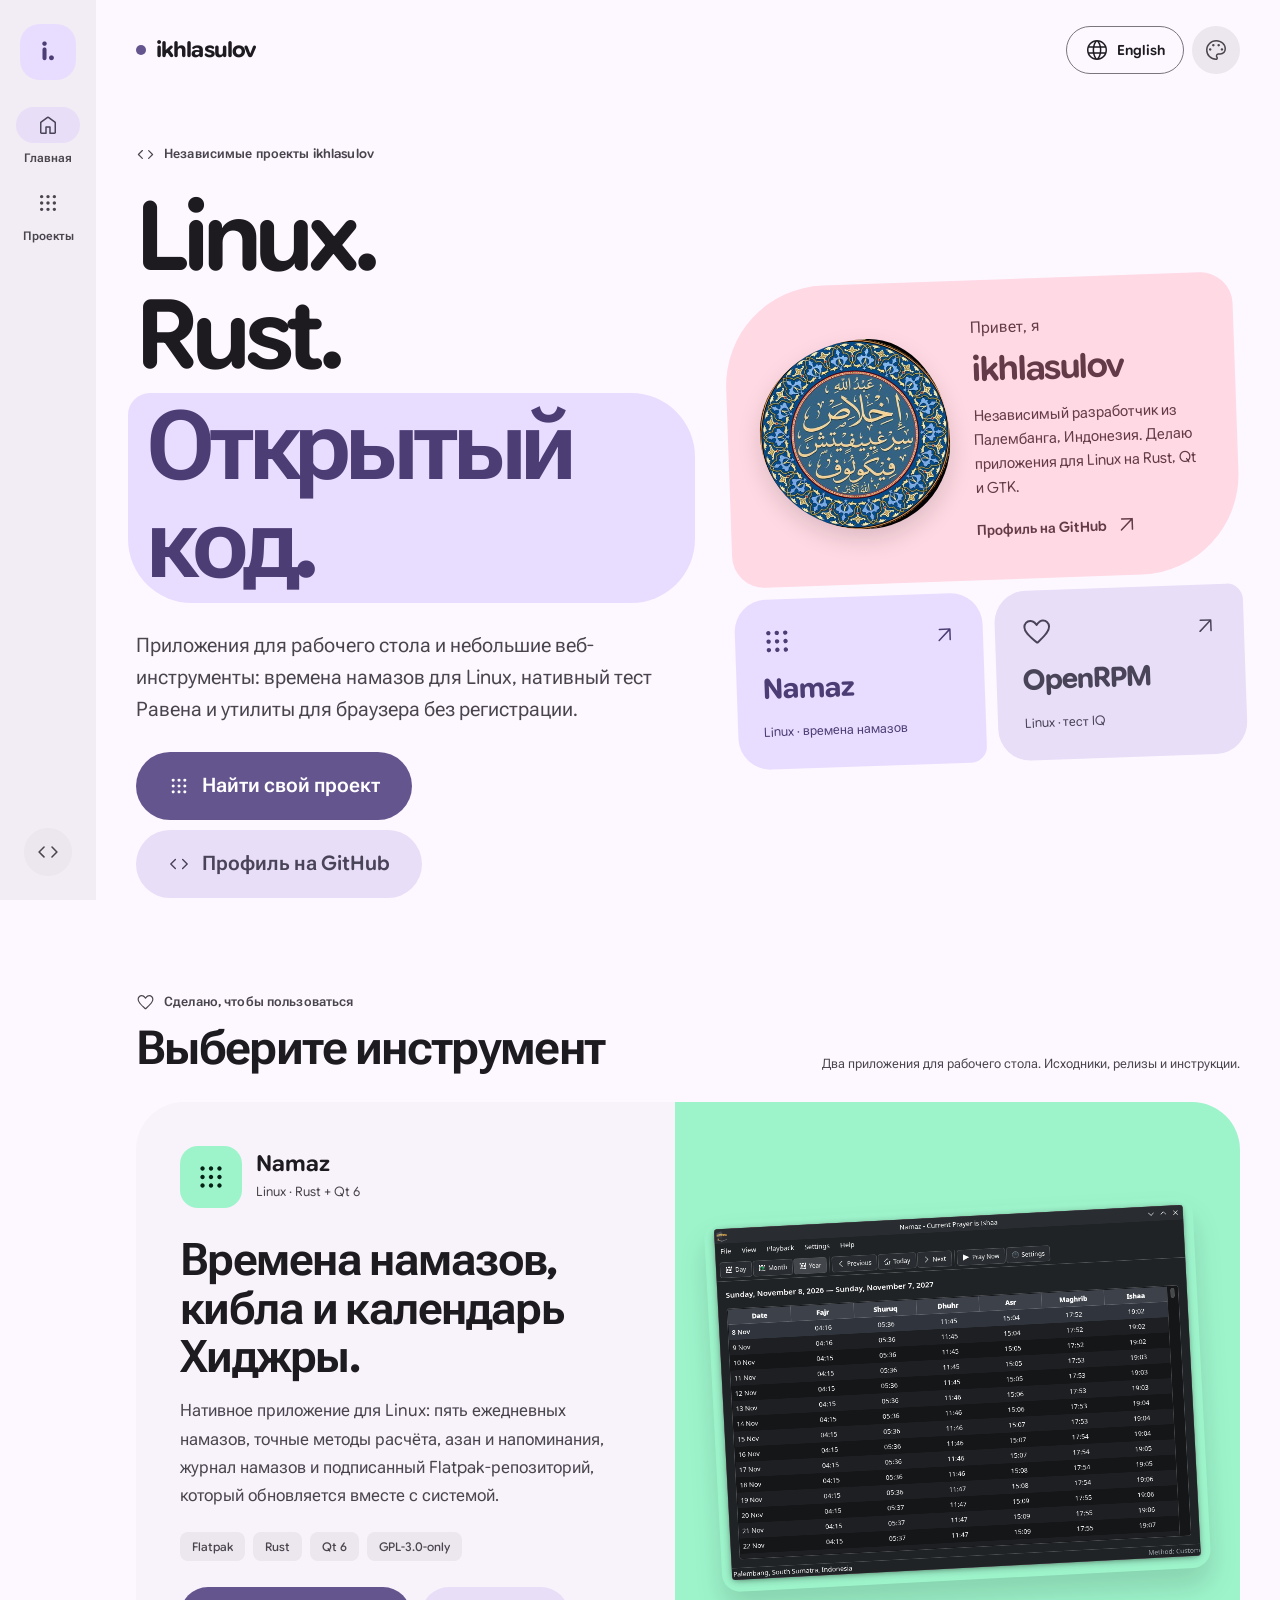
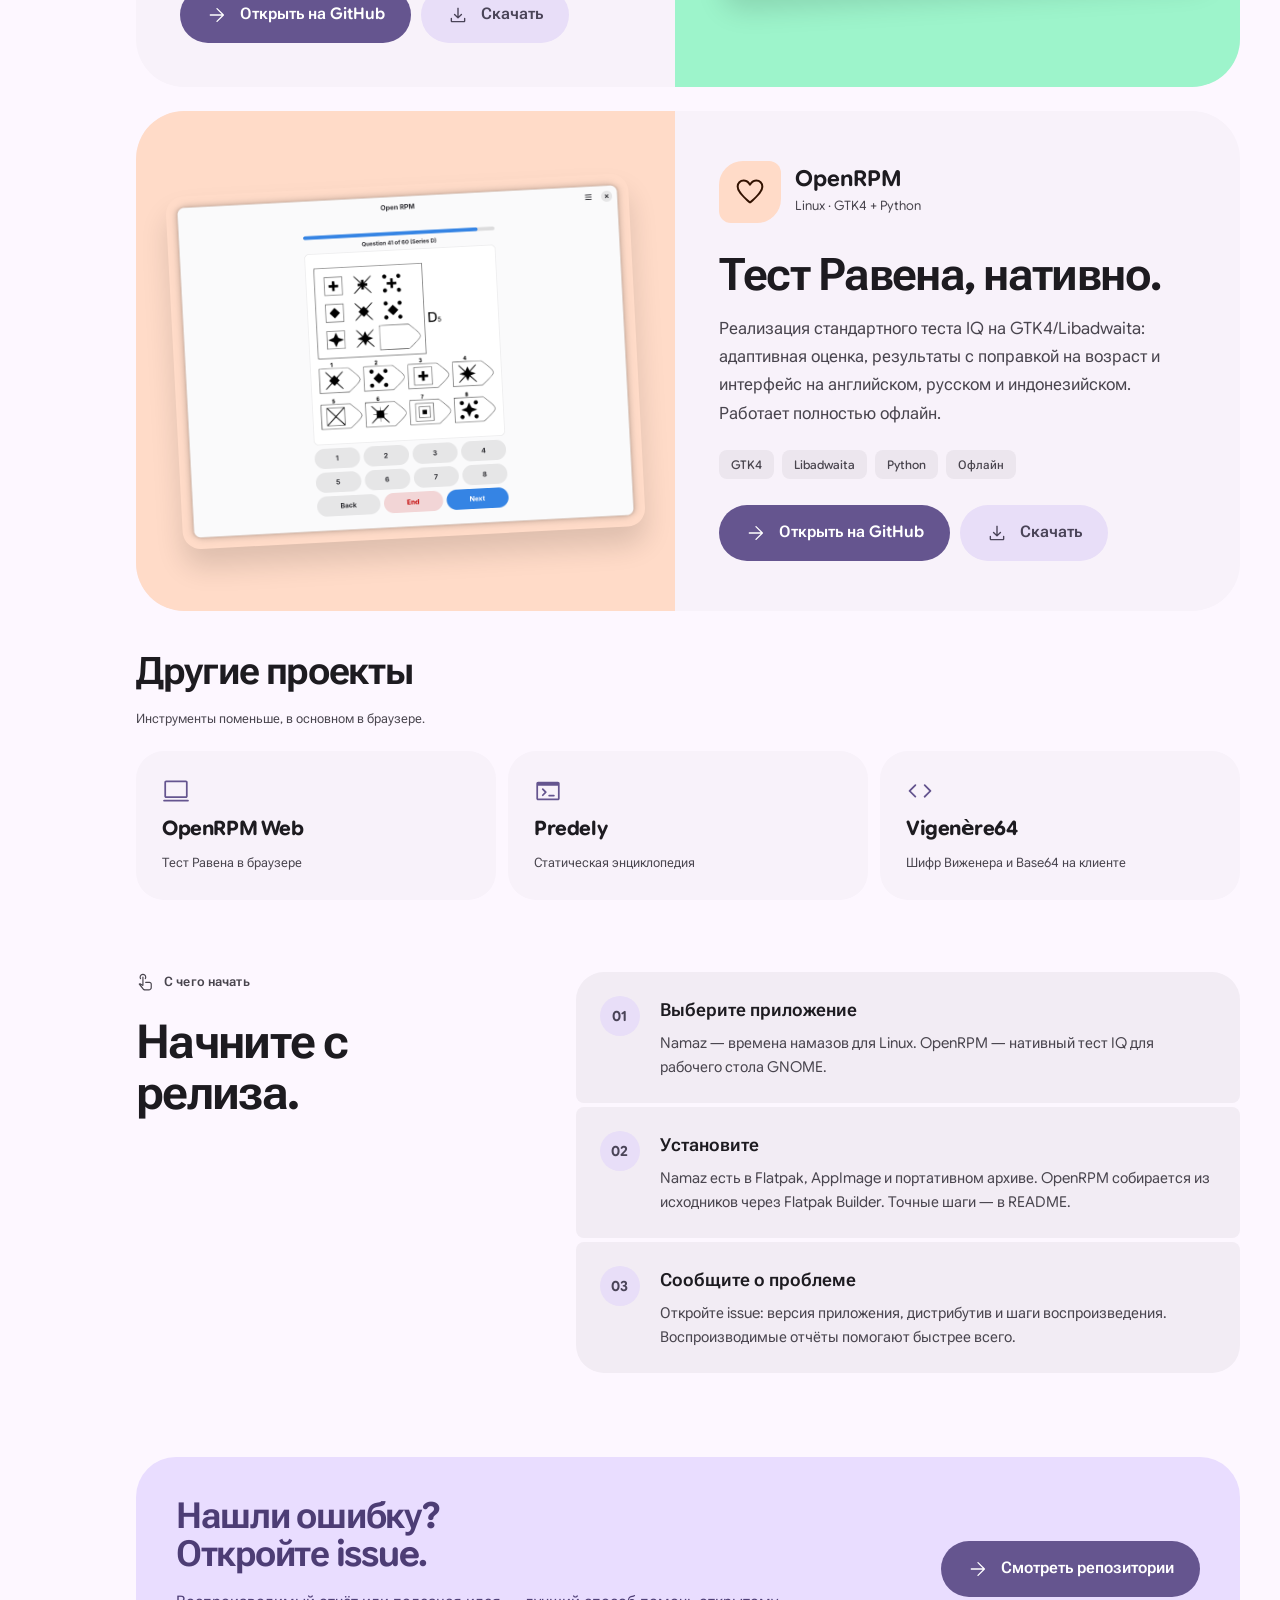
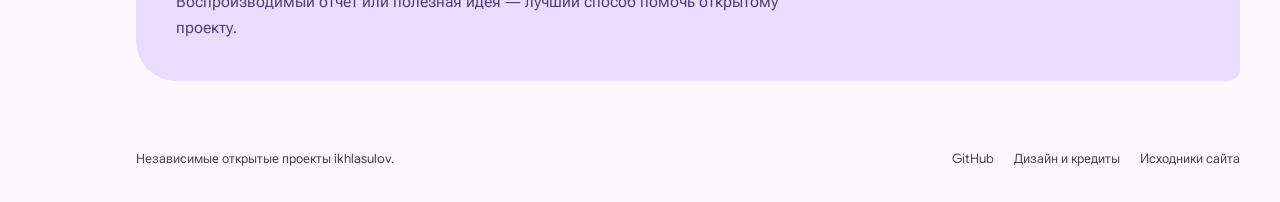
==== ru/index.html @ 60f8bc8b "feat: personal landing page for ikhlasulov" ====
<!doctype html>
<html lang="ru">
<head>
<meta charset="utf-8">
<meta name="viewport" content="width=device-width, initial-scale=1">
<title>ikhlasulov — приложения для Linux и открытый код</title>
<script>(()=>{try{const m=localStorage.getItem('ikhlasulov-md3-mode'),p=localStorage.getItem('ikhlasulov-md3-palette');document.documentElement.dataset.mode=['light','dark','auto'].includes(m)?m:'auto';document.documentElement.dataset.palette=['lavender','mint','sky','rose'].includes(p)?p:'lavender'}catch{}})();</script>
<meta name="description" content="Открытые проекты ikhlasulov: Namaz — времена намазов для Linux, OpenRPM — тест Равена и небольшие инструменты для браузера. Палембанг, Индонезия.">
<meta name="robots" content="index,follow">
<meta name="theme-color" content="#65558f">
<link rel="canonical" href="https://ikhlasulov.github.io/ru/">
<link rel="alternate" hreflang="en" href="https://ikhlasulov.github.io/">
<link rel="alternate" hreflang="ru" href="https://ikhlasulov.github.io/ru/">
<link rel="alternate" hreflang="x-default" href="https://ikhlasulov.github.io/">
<meta property="og:type" content="website">
<meta property="og:site_name" content="ikhlasulov">
<meta property="og:title" content="ikhlasulov — приложения для Linux и открытый код">
<meta property="og:description" content="Открытые проекты ikhlasulov: Namaz — времена намазов для Linux, OpenRPM — тест Равена и небольшие инструменты для браузера.">
<meta property="og:url" content="https://ikhlasulov.github.io/ru/">
<meta property="og:image" content="https://ikhlasulov.github.io/assets/avatar.jpg">
<meta property="og:locale" content="ru_RU">
<meta name="twitter:card" content="summary">
<meta name="twitter:title" content="ikhlasulov — приложения для Linux и открытый код">
<meta name="twitter:description" content="Открытые проекты ikhlasulov: Namaz — времена намазов для Linux, OpenRPM — тест Равена и небольшие инструменты для браузера.">
<meta name="twitter:image" content="https://ikhlasulov.github.io/assets/avatar.jpg">
<link rel="icon" href="/assets/favicon.svg" type="image/svg+xml">
<link rel="preload" href="/assets/fonts/GoogleSansFlex-subset.woff2" as="font" type="font/woff2" crossorigin>
<link rel="stylesheet" href="/assets/tokens.css">
<link rel="stylesheet" href="/assets/style.css">
<script src="/assets/site.js" defer></script>
<script type="application/ld+json">{"@context":"https://schema.org","@type":"WebSite","name":"ikhlasulov projects","url":"https://ikhlasulov.github.io/ru/","inLanguage":"ru","description":"Открытые проекты ikhlasulov: Namaz — времена намазов для Linux, OpenRPM — тест Равена и небольшие инструменты для браузера."}</script>
</head>
<body>
<a class="skip" href="#main">К содержанию</a>
<aside class="rail">
<a class="rail-mark state-layer" href="/ru/" aria-label="ikhlasulov — главная">i.</a>
<nav aria-label="Основная навигация">
<a class="rail-item" href="/ru/" aria-current="page"><span class="nav-indicator state-layer"><svg class="icon" aria-hidden="true" focusable="false"><use href="/assets/icons.svg#home"></use></svg></span><span>Главная</span></a>
<a class="rail-item" href="#projects"><span class="nav-indicator state-layer"><svg class="icon" aria-hidden="true" focusable="false"><use href="/assets/icons.svg#apps"></use></svg></span><span>Проекты</span></a>
</nav>
<a class="rail-bottom icon-button state-layer" href="https://github.com/ikhlasulov" aria-label="GitHub"><svg class="icon" aria-hidden="true" focusable="false"><use href="/assets/icons.svg#code"></use></svg></a>
</aside>
<div class="site"><div class="wrap" id="top">
<header class="top">
<a class="brand" href="/ru/"><span class="brand-dot" aria-hidden="true"></span>ikhlasulov</a>
<div class="top-actions">
<a class="language state-layer" lang="en" hreflang="en" href="/"><svg class="icon" aria-hidden="true" focusable="false"><use href="/assets/icons.svg#language"></use></svg>English</a>
<button class="icon-button state-layer" type="button" data-js data-open-appearance aria-label="Оформление" title="Оформление"><svg class="icon" aria-hidden="true" focusable="false"><use href="/assets/icons.svg#palette"></use></svg></button>
</div>
</header>
<main id="main">

<section class="hero">
<div>
<div class="eyebrow"><svg class="icon" aria-hidden="true" focusable="false"><use href="/assets/icons.svg#code"></use></svg>Независимые проекты ikhlasulov</div>
<h1>Linux.<br>Rust.<br><span>Открытый код.</span></h1>
<p class="lead">Приложения для рабочего стола и небольшие веб-инструменты: времена намазов для Linux, нативный тест Равена и утилиты для браузера без регистрации.</p>
<div class="actions">
<a class="button state-layer large" href="#projects"><svg class="icon" aria-hidden="true" focusable="false"><use href="/assets/icons.svg#apps"></use></svg><span>Найти свой проект</span></a>
<a class="button state-layer secondary large" href="https://github.com/ikhlasulov"><svg class="icon" aria-hidden="true" focusable="false"><use href="/assets/icons.svg#code"></use></svg><span>Профиль на GitHub</span></a>
</div>
</div>
<div class="hero-art">
<div class="identity-card">
<img class="avatar" src="/assets/avatar.jpg" alt="ikhlasulov" width="190" height="190" loading="eager" decoding="async">
<div class="identity-copy"><span>Привет, я</span><br><strong>ikhlasulov</strong><p>Независимый разработчик из Палембанга, Индонезия. Делаю приложения для Linux на Rust, Qt и GTK.</p><a class="mini-link" href="https://github.com/ikhlasulov">Профиль на GitHub<svg class="icon" aria-hidden="true" focusable="false"><use href="/assets/icons.svg#arrow_outward"></use></svg></a></div>
</div>
<a class="hero-tile state-layer" href="#namaz"><span class="tile-icon"><svg class="icon" aria-hidden="true" focusable="false"><use href="/assets/icons.svg#apps"></use></svg><svg class="icon" aria-hidden="true" focusable="false"><use href="/assets/icons.svg#arrow_outward"></use></svg></span><strong>Namaz</strong><small>Linux · времена намазов</small></a>
<a class="hero-tile state-layer" href="#openrpm"><span class="tile-icon"><svg class="icon" aria-hidden="true" focusable="false"><use href="/assets/icons.svg#favorite"></use></svg><svg class="icon" aria-hidden="true" focusable="false"><use href="/assets/icons.svg#arrow_outward"></use></svg></span><strong>OpenRPM</strong><small>Linux · тест IQ</small></a>
</div>
</section>

<section id="projects">
<div class="section-title reveal">
<div>
<div class="eyebrow"><svg class="icon" aria-hidden="true" focusable="false"><use href="/assets/icons.svg#favorite"></use></svg>Сделано, чтобы пользоваться</div>
<h2>Выберите инструмент</h2>
</div>
<p class="small">Два приложения для рабочего стола. Исходники, релизы и инструкции.</p>
</div>

<article class="project namaz reveal" id="namaz">
<div class="project-copy">
<div class="project-top"><span class="app-icon"><svg class="icon" aria-hidden="true" focusable="false"><use href="/assets/icons.svg#apps"></use></svg></span><div><div class="project-name">Namaz</div><span class="small">Linux · Rust + Qt 6</span></div></div>
<h2>Времена намазов, кибла и календарь Хиджры.</h2>
<p class="lead">Нативное приложение для Linux: пять ежедневных намазов, точные методы расчёта, азан и напоминания, журнал намазов и подписанный Flatpak-репозиторий, который обновляется вместе с системой.</p>
<div class="tags"><span>Flatpak</span><span>Rust</span><span>Qt 6</span><span>GPL-3.0-only</span></div>
<div class="actions">
<a class="button state-layer" href="https://github.com/ikhlasulov/namaz"><svg class="icon" aria-hidden="true" focusable="false"><use href="/assets/icons.svg#arrow_forward"></use></svg><span>Открыть на GitHub</span></a>
<a class="button state-layer secondary" href="https://github.com/ikhlasulov/namaz/releases/latest"><svg class="icon" aria-hidden="true" focusable="false"><use href="/assets/icons.svg#download"></use></svg><span>Скачать</span></a>
</div>
</div>
<div class="shot desktop namaz"><img src="/assets/namaz-ru.png" alt="Namaz, вид года с временами намазов" width="960" height="728" loading="lazy" decoding="async"></div>
</article>

<article class="project openrpm reveal" id="openrpm">
<div class="project-copy">
<div class="project-top"><span class="app-icon"><svg class="icon" aria-hidden="true" focusable="false"><use href="/assets/icons.svg#favorite"></use></svg></span><div><div class="project-name">OpenRPM</div><span class="small">Linux · GTK4 + Python</span></div></div>
<h2>Тест Равена, нативно.</h2>
<p class="lead">Реализация стандартного теста IQ на GTK4/Libadwaita: адаптивная оценка, результаты с поправкой на возраст и интерфейс на английском, русском и индонезийском. Работает полностью офлайн.</p>
<div class="tags"><span>GTK4</span><span>Libadwaita</span><span>Python</span><span>Офлайн</span></div>
<div class="actions">
<a class="button state-layer" href="https://github.com/ikhlasulov/openrpm"><svg class="icon" aria-hidden="true" focusable="false"><use href="/assets/icons.svg#arrow_forward"></use></svg><span>Открыть на GitHub</span></a>
<a class="button state-layer secondary" href="https://github.com/ikhlasulov/openrpm/releases/latest"><svg class="icon" aria-hidden="true" focusable="false"><use href="/assets/icons.svg#download"></use></svg><span>Скачать</span></a>
</div>
</div>
<div class="shot desktop openrpm"><img src="/assets/openrpm-ru.png" alt="OpenRPM, экран теста с матрицами Равена" width="1010" height="770" loading="lazy" decoding="async"></div>
</article>

<div class="more reveal">
<h2>Другие проекты</h2>
<p class="small">Инструменты поменьше, в основном в браузере.</p>
<div class="more-grid">
<a class="more-card state-layer" href="https://github.com/ikhlasulov/open-rpm-web"><svg class="icon" aria-hidden="true" focusable="false"><use href="/assets/icons.svg#computer"></use></svg><strong>OpenRPM Web</strong><span>Тест Равена в браузере</span></a>
<a class="more-card state-layer" href="https://github.com/ikhlasulov/predely"><svg class="icon" aria-hidden="true" focusable="false"><use href="/assets/icons.svg#terminal"></use></svg><strong>Predely</strong><span>Статическая энциклопедия</span></a>
<a class="more-card state-layer" href="https://github.com/ikhlasulov/vigenere64"><svg class="icon" aria-hidden="true" focusable="false"><use href="/assets/icons.svg#code"></use></svg><strong>Vigenère64</strong><span>Шифр Виженера и Base64 на клиенте</span></a>
</div>
</div>
</section>

<section class="start-section reveal">
<div>
<div class="eyebrow"><svg class="icon" aria-hidden="true" focusable="false"><use href="/assets/icons.svg#touch_app"></use></svg>С чего начать</div>
<h2>Начните с релиза.</h2>
</div>
<ol class="start-list">
<li><span class="step-number" aria-hidden="true"></span><div><strong>Выберите приложение</strong><p>Namaz — времена намазов для Linux. OpenRPM — нативный тест IQ для рабочего стола GNOME.</p></div></li>
<li><span class="step-number" aria-hidden="true"></span><div><strong>Установите</strong><p>Namaz есть в Flatpak, AppImage и портативном архиве. OpenRPM собирается из исходников через Flatpak Builder. Точные шаги — в README.</p></div></li>
<li><span class="step-number" aria-hidden="true"></span><div><strong>Сообщите о проблеме</strong><p>Откройте issue: версия приложения, дистрибутив и шаги воспроизведения. Воспроизводимые отчёты помогают быстрее всего.</p></div></li>
</ol>
</section>

<section class="closing reveal">
<div><h2>Нашли ошибку?<br>Откройте issue.</h2><p>Воспроизводимый отчёт или полезная идея — лучший способ помочь открытому проекту.</p></div>
<div class="actions"><a class="button state-layer" href="https://github.com/ikhlasulov?tab=repositories"><svg class="icon" aria-hidden="true" focusable="false"><use href="/assets/icons.svg#arrow_forward"></use></svg><span>Смотреть репозитории</span></a></div>
</section>
</main>
<footer class="footer"><span>Независимые открытые проекты ikhlasulov.</span><div class="footer-links"><a href="https://github.com/ikhlasulov">GitHub</a><a href="/docs/design.md">Дизайн и кредиты</a><a href="https://github.com/ikhlasulov/ikhlasulov.github.io">Исходники сайта</a></div></footer>
</div></div>
<dialog id="appearance" aria-labelledby="appearance-title">
<div class="dialog-top"><h2 id="appearance-title">Оформление</h2><button class="icon-button state-layer" type="button" data-close-appearance aria-label="Закрыть настройки оформления"><svg class="icon" aria-hidden="true" focusable="false"><use href="/assets/icons.svg#close"></use></svg></button></div>
<fieldset><legend>Тема</legend><div class="segmented"><button class="state-layer" type="button" data-set-mode="auto" aria-pressed="false"><svg class="icon" aria-hidden="true" focusable="false"><use href="/assets/icons.svg#settings_brightness"></use></svg><span>Системная</span></button><button class="state-layer" type="button" data-set-mode="light" aria-pressed="false"><svg class="icon" aria-hidden="true" focusable="false"><use href="/assets/icons.svg#light_mode"></use></svg><span>Светлая</span></button><button class="state-layer" type="button" data-set-mode="dark" aria-pressed="false"><svg class="icon" aria-hidden="true" focusable="false"><use href="/assets/icons.svg#dark_mode"></use></svg><span>Тёмная</span></button></div></fieldset>
<fieldset><legend>Акцент</legend><div class="swatches"><button type="button" data-set-palette="lavender" aria-label="Лаванда" title="Лаванда" aria-pressed="false" style="--swatch:#6750A4"><svg class="icon" aria-hidden="true" focusable="false"><use href="/assets/icons.svg#check"></use></svg></button><button type="button" data-set-palette="mint" aria-label="Мята" title="Мята" aria-pressed="false" style="--swatch:#006C4C"><svg class="icon" aria-hidden="true" focusable="false"><use href="/assets/icons.svg#check"></use></svg></button><button type="button" data-set-palette="sky" aria-label="Небо" title="Небо" aria-pressed="false" style="--swatch:#00639B"><svg class="icon" aria-hidden="true" focusable="false"><use href="/assets/icons.svg#check"></use></svg></button><button type="button" data-set-palette="rose" aria-label="Роза" title="Роза" aria-pressed="false" style="--swatch:#984061"><svg class="icon" aria-hidden="true" focusable="false"><use href="/assets/icons.svg#check"></use></svg></button></div></fieldset>
<p class="dialog-help">Настройки сохраняются только в этом браузере.</p>
</dialog>
</body>
</html>
---- assets/tokens.css ----
/* Generated from Google Material Color Utilities, SchemeTonalSpot. Do not edit tokens by hand. */
html:not([data-palette]), html[data-palette="lavender"]{
  --md-sys-color-primary: #65558f;
  --md-sys-color-on-primary: #ffffff;
  --md-sys-color-primary-container: #e9ddff;
  --md-sys-color-on-primary-container: #4d3d75;
  --md-sys-color-secondary: #625b71;
  --md-sys-color-on-secondary: #ffffff;
  --md-sys-color-secondary-container: #e8def8;
  --md-sys-color-on-secondary-container: #4a4458;
  --md-sys-color-tertiary: #7e5260;
  --md-sys-color-on-tertiary: #ffffff;
  --md-sys-color-tertiary-container: #ffd9e3;
  --md-sys-color-on-tertiary-container: #633b48;
  --md-sys-color-error: #ba1a1a;
  --md-sys-color-on-error: #ffffff;
  --md-sys-color-error-container: #ffdad6;
  --md-sys-color-on-error-container: #93000a;
  --md-sys-color-surface: #fdf7ff;
  --md-sys-color-surface-dim: #ded8e0;
  --md-sys-color-surface-bright: #fdf7ff;
  --md-sys-color-surface-container-lowest: #ffffff;
  --md-sys-color-surface-container-low: #f8f2fa;
  --md-sys-color-surface-container: #f2ecf4;
  --md-sys-color-surface-container-high: #ece6ee;
  --md-sys-color-surface-container-highest: #e6e0e9;
  --md-sys-color-on-surface: #1d1b20;
  --md-sys-color-on-surface-variant: #49454e;
  --md-sys-color-outline: #7a757f;
  --md-sys-color-outline-variant: #cac4cf;
  --md-sys-color-inverse-surface: #322f35;
  --md-sys-color-inverse-on-surface: #f5eff7;
  --md-sys-color-inverse-primary: #cfbdfe;
  --md-sys-color-scrim: #000000;
  --md-sys-color-shadow: #000000;
  --accent-a-container: #9df4cb;
  --on-accent-a-container: #002114;
  --accent-b-container: #ffdbc8;
  --on-accent-b-container: #321200;
}
html:not([data-palette])[data-mode="dark"], html[data-palette="lavender"][data-mode="dark"]{
  --md-sys-color-primary: #cfbdfe;
  --md-sys-color-on-primary: #36275d;
  --md-sys-color-primary-container: #4d3d75;
  --md-sys-color-on-primary-container: #e9ddff;
  --md-sys-color-secondary: #cbc2db;
  --md-sys-color-on-secondary: #332d41;
  --md-sys-color-secondary-container: #4a4458;
  --md-sys-color-on-secondary-container: #e8def8;
  --md-sys-color-tertiary: #efb8c8;
  --md-sys-color-on-tertiary: #4a2532;
  --md-sys-color-tertiary-container: #633b48;
  --md-sys-color-on-tertiary-container: #ffd9e3;
  --md-sys-color-error: #ffb4ab;
  --md-sys-color-on-error: #690005;
  --md-sys-color-error-container: #93000a;
  --md-sys-color-on-error-container: #ffdad6;
  --md-sys-color-surface: #141218;
  --md-sys-color-surface-dim: #141218;
  --md-sys-color-surface-bright: #3b383e;
  --md-sys-color-surface-container-lowest: #0f0d13;
  --md-sys-color-surface-container-low: #1d1b20;
  --md-sys-color-surface-container: #211f24;
  --md-sys-color-surface-container-high: #2b292f;
  --md-sys-color-surface-container-highest: #36343a;
  --md-sys-color-on-surface: #e6e0e9;
  --md-sys-color-on-surface-variant: #cac4cf;
  --md-sys-color-outline: #948f99;
  --md-sys-color-outline-variant: #49454e;
  --md-sys-color-inverse-surface: #e6e0e9;
  --md-sys-color-inverse-on-surface: #322f35;
  --md-sys-color-inverse-primary: #65558f;
  --md-sys-color-scrim: #000000;
  --md-sys-color-shadow: #000000;
  --accent-a-container: #005138;
  --on-accent-a-container: #9df4cb;
  --accent-b-container: #70370d;
  --on-accent-b-container: #ffdbc8;
}
@media(prefers-color-scheme:dark){html:not([data-palette]):not([data-mode="light"]):not([data-mode="dark"]), html[data-palette="lavender"]:not([data-mode="light"]):not([data-mode="dark"]){
  --md-sys-color-primary: #cfbdfe;
  --md-sys-color-on-primary: #36275d;
  --md-sys-color-primary-container: #4d3d75;
  --md-sys-color-on-primary-container: #e9ddff;
  --md-sys-color-secondary: #cbc2db;
  --md-sys-color-on-secondary: #332d41;
  --md-sys-color-secondary-container: #4a4458;
  --md-sys-color-on-secondary-container: #e8def8;
  --md-sys-color-tertiary: #efb8c8;
  --md-sys-color-on-tertiary: #4a2532;
  --md-sys-color-tertiary-container: #633b48;
  --md-sys-color-on-tertiary-container: #ffd9e3;
  --md-sys-color-error: #ffb4ab;
  --md-sys-color-on-error: #690005;
  --md-sys-color-error-container: #93000a;
  --md-sys-color-on-error-container: #ffdad6;
  --md-sys-color-surface: #141218;
  --md-sys-color-surface-dim: #141218;
  --md-sys-color-surface-bright: #3b383e;
  --md-sys-color-surface-container-lowest: #0f0d13;
  --md-sys-color-surface-container-low: #1d1b20;
  --md-sys-color-surface-container: #211f24;
  --md-sys-color-surface-container-high: #2b292f;
  --md-sys-color-surface-container-highest: #36343a;
  --md-sys-color-on-surface: #e6e0e9;
  --md-sys-color-on-surface-variant: #cac4cf;
  --md-sys-color-outline: #948f99;
  --md-sys-color-outline-variant: #49454e;
  --md-sys-color-inverse-surface: #e6e0e9;
  --md-sys-color-inverse-on-surface: #322f35;
  --md-sys-color-inverse-primary: #65558f;
  --md-sys-color-scrim: #000000;
  --md-sys-color-shadow: #000000;
  --accent-a-container: #005138;
  --on-accent-a-container: #9df4cb;
  --accent-b-container: #70370d;
  --on-accent-b-container: #ffdbc8;
}}
html[data-palette="mint"]{
  --md-sys-color-primary: #1f6a4e;
  --md-sys-color-on-primary: #ffffff;
  --md-sys-color-primary-container: #a8f2ce;
  --md-sys-color-on-primary-container: #005138;
  --md-sys-color-secondary: #4d6357;
  --md-sys-color-on-secondary: #ffffff;
  --md-sys-color-secondary-container: #cfe9d9;
  --md-sys-color-on-secondary-container: #354b40;
  --md-sys-color-tertiary: #3d6373;
  --md-sys-color-on-tertiary: #ffffff;
  --md-sys-color-tertiary-container: #c1e8fb;
  --md-sys-color-on-tertiary-container: #244c5b;
  --md-sys-color-error: #ba1a1a;
  --md-sys-color-on-error: #ffffff;
  --md-sys-color-error-container: #ffdad6;
  --md-sys-color-on-error-container: #93000a;
  --md-sys-color-surface: #f5fbf5;
  --md-sys-color-surface-dim: #d6dbd6;
  --md-sys-color-surface-bright: #f5fbf5;
  --md-sys-color-surface-container-lowest: #ffffff;
  --md-sys-color-surface-container-low: #eff5ef;
  --md-sys-color-surface-container: #eaefea;
  --md-sys-color-surface-container-high: #e4eae4;
  --md-sys-color-surface-container-highest: #dee4de;
  --md-sys-color-on-surface: #171d1a;
  --md-sys-color-on-surface-variant: #404943;
  --md-sys-color-outline: #707973;
  --md-sys-color-outline-variant: #bfc9c2;
  --md-sys-color-inverse-surface: #2c322e;
  --md-sys-color-inverse-on-surface: #edf2ec;
  --md-sys-color-inverse-primary: #8dd5b3;
  --md-sys-color-scrim: #000000;
  --md-sys-color-shadow: #000000;
  --accent-a-container: #9df4cb;
  --on-accent-a-container: #002114;
  --accent-b-container: #ffdbc8;
  --on-accent-b-container: #321200;
}
html[data-palette="mint"][data-mode="dark"]{
  --md-sys-color-primary: #8dd5b3;
  --md-sys-color-on-primary: #003826;
  --md-sys-color-primary-container: #005138;
  --md-sys-color-on-primary-container: #a8f2ce;
  --md-sys-color-secondary: #b3ccbe;
  --md-sys-color-on-secondary: #1f352a;
  --md-sys-color-secondary-container: #354b40;
  --md-sys-color-on-secondary-container: #cfe9d9;
  --md-sys-color-tertiary: #a5ccdf;
  --md-sys-color-on-tertiary: #073543;
  --md-sys-color-tertiary-container: #244c5b;
  --md-sys-color-on-tertiary-container: #c1e8fb;
  --md-sys-color-error: #ffb4ab;
  --md-sys-color-on-error: #690005;
  --md-sys-color-error-container: #93000a;
  --md-sys-color-on-error-container: #ffdad6;
  --md-sys-color-surface: #0f1512;
  --md-sys-color-surface-dim: #0f1512;
  --md-sys-color-surface-bright: #353b37;
  --md-sys-color-surface-container-lowest: #0a0f0c;
  --md-sys-color-surface-container-low: #171d1a;
  --md-sys-color-surface-container: #1b211e;
  --md-sys-color-surface-container-high: #252b28;
  --md-sys-color-surface-container-highest: #303632;
  --md-sys-color-on-surface: #dee4de;
  --md-sys-color-on-surface-variant: #bfc9c2;
  --md-sys-color-outline: #8a938c;
  --md-sys-color-outline-variant: #404943;
  --md-sys-color-inverse-surface: #dee4de;
  --md-sys-color-inverse-on-surface: #2c322e;
  --md-sys-color-inverse-primary: #1f6a4e;
  --md-sys-color-scrim: #000000;
  --md-sys-color-shadow: #000000;
  --accent-a-container: #005138;
  --on-accent-a-container: #9df4cb;
  --accent-b-container: #70370d;
  --on-accent-b-container: #ffdbc8;
}
@media(prefers-color-scheme:dark){html[data-palette="mint"]:not([data-mode="light"]):not([data-mode="dark"]){
  --md-sys-color-primary: #8dd5b3;
  --md-sys-color-on-primary: #003826;
  --md-sys-color-primary-container: #005138;
  --md-sys-color-on-primary-container: #a8f2ce;
  --md-sys-color-secondary: #b3ccbe;
  --md-sys-color-on-secondary: #1f352a;
  --md-sys-color-secondary-container: #354b40;
  --md-sys-color-on-secondary-container: #cfe9d9;
  --md-sys-color-tertiary: #a5ccdf;
  --md-sys-color-on-tertiary: #073543;
  --md-sys-color-tertiary-container: #244c5b;
  --md-sys-color-on-tertiary-container: #c1e8fb;
  --md-sys-color-error: #ffb4ab;
  --md-sys-color-on-error: #690005;
  --md-sys-color-error-container: #93000a;
  --md-sys-color-on-error-container: #ffdad6;
  --md-sys-color-surface: #0f1512;
  --md-sys-color-surface-dim: #0f1512;
  --md-sys-color-surface-bright: #353b37;
  --md-sys-color-surface-container-lowest: #0a0f0c;
  --md-sys-color-surface-container-low: #171d1a;
  --md-sys-color-surface-container: #1b211e;
  --md-sys-color-surface-container-high: #252b28;
  --md-sys-color-surface-container-highest: #303632;
  --md-sys-color-on-surface: #dee4de;
  --md-sys-color-on-surface-variant: #bfc9c2;
  --md-sys-color-outline: #8a938c;
  --md-sys-color-outline-variant: #404943;
  --md-sys-color-inverse-surface: #dee4de;
  --md-sys-color-inverse-on-surface: #2c322e;
  --md-sys-color-inverse-primary: #1f6a4e;
  --md-sys-color-scrim: #000000;
  --md-sys-color-shadow: #000000;
  --accent-a-container: #005138;
  --on-accent-a-container: #9df4cb;
  --accent-b-container: #70370d;
  --on-accent-b-container: #ffdbc8;
}}
html[data-palette="sky"]{
  --md-sys-color-primary: #2f628c;
  --md-sys-color-on-primary: #ffffff;
  --md-sys-color-primary-container: #cee5ff;
  --md-sys-color-on-primary-container: #0e4a73;
  --md-sys-color-secondary: #51606f;
  --md-sys-color-on-secondary: #ffffff;
  --md-sys-color-secondary-container: #d5e4f7;
  --md-sys-color-on-secondary-container: #3a4857;
  --md-sys-color-tertiary: #68587a;
  --md-sys-color-on-tertiary: #ffffff;
  --md-sys-color-tertiary-container: #eedbff;
  --md-sys-color-on-tertiary-container: #504061;
  --md-sys-color-error: #ba1a1a;
  --md-sys-color-on-error: #ffffff;
  --md-sys-color-error-container: #ffdad6;
  --md-sys-color-on-error-container: #93000a;
  --md-sys-color-surface: #f7f9ff;
  --md-sys-color-surface-dim: #d8dae0;
  --md-sys-color-surface-bright: #f7f9ff;
  --md-sys-color-surface-container-lowest: #ffffff;
  --md-sys-color-surface-container-low: #f1f3f9;
  --md-sys-color-surface-container: #eceef3;
  --md-sys-color-surface-container-high: #e6e8ee;
  --md-sys-color-surface-container-highest: #e0e2e8;
  --md-sys-color-on-surface: #181c20;
  --md-sys-color-on-surface-variant: #42474e;
  --md-sys-color-outline: #72777f;
  --md-sys-color-outline-variant: #c2c7cf;
  --md-sys-color-inverse-surface: #2d3135;
  --md-sys-color-inverse-on-surface: #eff1f6;
  --md-sys-color-inverse-primary: #9bcbfb;
  --md-sys-color-scrim: #000000;
  --md-sys-color-shadow: #000000;
  --accent-a-container: #9df4cb;
  --on-accent-a-container: #002114;
  --accent-b-container: #ffdbc8;
  --on-accent-b-container: #321200;
}
html[data-palette="sky"][data-mode="dark"]{
  --md-sys-color-primary: #9bcbfb;
  --md-sys-color-on-primary: #003353;
  --md-sys-color-primary-container: #0e4a73;
  --md-sys-color-on-primary-container: #cee5ff;
  --md-sys-color-secondary: #b9c8da;
  --md-sys-color-on-secondary: #233240;
  --md-sys-color-secondary-container: #3a4857;
  --md-sys-color-on-secondary-container: #d5e4f7;
  --md-sys-color-tertiary: #d3bfe6;
  --md-sys-color-on-tertiary: #382a49;
  --md-sys-color-tertiary-container: #504061;
  --md-sys-color-on-tertiary-container: #eedbff;
  --md-sys-color-error: #ffb4ab;
  --md-sys-color-on-error: #690005;
  --md-sys-color-error-container: #93000a;
  --md-sys-color-on-error-container: #ffdad6;
  --md-sys-color-surface: #101418;
  --md-sys-color-surface-dim: #101418;
  --md-sys-color-surface-bright: #36393e;
  --md-sys-color-surface-container-lowest: #0b0f12;
  --md-sys-color-surface-container-low: #181c20;
  --md-sys-color-surface-container: #1c2024;
  --md-sys-color-surface-container-high: #272a2f;
  --md-sys-color-surface-container-highest: #323539;
  --md-sys-color-on-surface: #e0e2e8;
  --md-sys-color-on-surface-variant: #c2c7cf;
  --md-sys-color-outline: #8c9198;
  --md-sys-color-outline-variant: #42474e;
  --md-sys-color-inverse-surface: #e0e2e8;
  --md-sys-color-inverse-on-surface: #2d3135;
  --md-sys-color-inverse-primary: #2f628c;
  --md-sys-color-scrim: #000000;
  --md-sys-color-shadow: #000000;
  --accent-a-container: #005138;
  --on-accent-a-container: #9df4cb;
  --accent-b-container: #70370d;
  --on-accent-b-container: #ffdbc8;
}
@media(prefers-color-scheme:dark){html[data-palette="sky"]:not([data-mode="light"]):not([data-mode="dark"]){
  --md-sys-color-primary: #9bcbfb;
  --md-sys-color-on-primary: #003353;
  --md-sys-color-primary-container: #0e4a73;
  --md-sys-color-on-primary-container: #cee5ff;
  --md-sys-color-secondary: #b9c8da;
  --md-sys-color-on-secondary: #233240;
  --md-sys-color-secondary-container: #3a4857;
  --md-sys-color-on-secondary-container: #d5e4f7;
  --md-sys-color-tertiary: #d3bfe6;
  --md-sys-color-on-tertiary: #382a49;
  --md-sys-color-tertiary-container: #504061;
  --md-sys-color-on-tertiary-container: #eedbff;
  --md-sys-color-error: #ffb4ab;
  --md-sys-color-on-error: #690005;
  --md-sys-color-error-container: #93000a;
  --md-sys-color-on-error-container: #ffdad6;
  --md-sys-color-surface: #101418;
  --md-sys-color-surface-dim: #101418;
  --md-sys-color-surface-bright: #36393e;
  --md-sys-color-surface-container-lowest: #0b0f12;
  --md-sys-color-surface-container-low: #181c20;
  --md-sys-color-surface-container: #1c2024;
  --md-sys-color-surface-container-high: #272a2f;
  --md-sys-color-surface-container-highest: #323539;
  --md-sys-color-on-surface: #e0e2e8;
  --md-sys-color-on-surface-variant: #c2c7cf;
  --md-sys-color-outline: #8c9198;
  --md-sys-color-outline-variant: #42474e;
  --md-sys-color-inverse-surface: #e0e2e8;
  --md-sys-color-inverse-on-surface: #2d3135;
  --md-sys-color-inverse-primary: #2f628c;
  --md-sys-color-scrim: #000000;
  --md-sys-color-shadow: #000000;
  --accent-a-container: #005138;
  --on-accent-a-container: #9df4cb;
  --accent-b-container: #70370d;
  --on-accent-b-container: #ffdbc8;
}}
html[data-palette="rose"]{
  --md-sys-color-primary: #8c4a60;
  --md-sys-color-on-primary: #ffffff;
  --md-sys-color-primary-container: #ffd9e2;
  --md-sys-color-on-primary-container: #703349;
  --md-sys-color-secondary: #74565f;
  --md-sys-color-on-secondary: #ffffff;
  --md-sys-color-secondary-container: #ffd9e2;
  --md-sys-color-on-secondary-container: #5a3f47;
  --md-sys-color-tertiary: #7c5635;
  --md-sys-color-on-tertiary: #ffffff;
  --md-sys-color-tertiary-container: #ffdcc2;
  --md-sys-color-on-tertiary-container: #623f20;
  --md-sys-color-error: #ba1a1a;
  --md-sys-color-on-error: #ffffff;
  --md-sys-color-error-container: #ffdad6;
  --md-sys-color-on-error-container: #93000a;
  --md-sys-color-surface: #fff8f8;
  --md-sys-color-surface-dim: #e6d6d9;
  --md-sys-color-surface-bright: #fff8f8;
  --md-sys-color-surface-container-lowest: #ffffff;
  --md-sys-color-surface-container-low: #fff0f2;
  --md-sys-color-surface-container: #faeaed;
  --md-sys-color-surface-container-high: #f5e4e7;
  --md-sys-color-surface-container-highest: #efdfe1;
  --md-sys-color-on-surface: #22191c;
  --md-sys-color-on-surface-variant: #514347;
  --md-sys-color-outline: #837377;
  --md-sys-color-outline-variant: #d5c2c6;
  --md-sys-color-inverse-surface: #372e30;
  --md-sys-color-inverse-on-surface: #fdedef;
  --md-sys-color-inverse-primary: #ffb0c8;
  --md-sys-color-scrim: #000000;
  --md-sys-color-shadow: #000000;
  --accent-a-container: #9df4cb;
  --on-accent-a-container: #002114;
  --accent-b-container: #ffdbc8;
  --on-accent-b-container: #321200;
}
html[data-palette="rose"][data-mode="dark"]{
  --md-sys-color-primary: #ffb0c8;
  --md-sys-color-on-primary: #541d32;
  --md-sys-color-primary-container: #703349;
  --md-sys-color-on-primary-container: #ffd9e2;
  --md-sys-color-secondary: #e2bdc6;
  --md-sys-color-on-secondary: #422931;
  --md-sys-color-secondary-container: #5a3f47;
  --md-sys-color-on-secondary-container: #ffd9e2;
  --md-sys-color-tertiary: #efbd94;
  --md-sys-color-on-tertiary: #48290c;
  --md-sys-color-tertiary-container: #623f20;
  --md-sys-color-on-tertiary-container: #ffdcc2;
  --md-sys-color-error: #ffb4ab;
  --md-sys-color-on-error: #690005;
  --md-sys-color-error-container: #93000a;
  --md-sys-color-on-error-container: #ffdad6;
  --md-sys-color-surface: #191113;
  --md-sys-color-surface-dim: #191113;
  --md-sys-color-surface-bright: #413739;
  --md-sys-color-surface-container-lowest: #140c0e;
  --md-sys-color-surface-container-low: #22191c;
  --md-sys-color-surface-container: #261d20;
  --md-sys-color-surface-container-high: #31282a;
  --md-sys-color-surface-container-highest: #3c3235;
  --md-sys-color-on-surface: #efdfe1;
  --md-sys-color-on-surface-variant: #d5c2c6;
  --md-sys-color-outline: #9e8c90;
  --md-sys-color-outline-variant: #514347;
  --md-sys-color-inverse-surface: #efdfe1;
  --md-sys-color-inverse-on-surface: #372e30;
  --md-sys-color-inverse-primary: #8c4a60;
  --md-sys-color-scrim: #000000;
  --md-sys-color-shadow: #000000;
  --accent-a-container: #005138;
  --on-accent-a-container: #9df4cb;
  --accent-b-container: #70370d;
  --on-accent-b-container: #ffdbc8;
}
@media(prefers-color-scheme:dark){html[data-palette="rose"]:not([data-mode="light"]):not([data-mode="dark"]){
  --md-sys-color-primary: #ffb0c8;
  --md-sys-color-on-primary: #541d32;
  --md-sys-color-primary-container: #703349;
  --md-sys-color-on-primary-container: #ffd9e2;
  --md-sys-color-secondary: #e2bdc6;
  --md-sys-color-on-secondary: #422931;
  --md-sys-color-secondary-container: #5a3f47;
  --md-sys-color-on-secondary-container: #ffd9e2;
  --md-sys-color-tertiary: #efbd94;
  --md-sys-color-on-tertiary: #48290c;
  --md-sys-color-tertiary-container: #623f20;
  --md-sys-color-on-tertiary-container: #ffdcc2;
  --md-sys-color-error: #ffb4ab;
  --md-sys-color-on-error: #690005;
  --md-sys-color-error-container: #93000a;
  --md-sys-color-on-error-container: #ffdad6;
  --md-sys-color-surface: #191113;
  --md-sys-color-surface-dim: #191113;
  --md-sys-color-surface-bright: #413739;
  --md-sys-color-surface-container-lowest: #140c0e;
  --md-sys-color-surface-container-low: #22191c;
  --md-sys-color-surface-container: #261d20;
  --md-sys-color-surface-container-high: #31282a;
  --md-sys-color-surface-container-highest: #3c3235;
  --md-sys-color-on-surface: #efdfe1;
  --md-sys-color-on-surface-variant: #d5c2c6;
  --md-sys-color-outline: #9e8c90;
  --md-sys-color-outline-variant: #514347;
  --md-sys-color-inverse-surface: #efdfe1;
  --md-sys-color-inverse-on-surface: #372e30;
  --md-sys-color-inverse-primary: #8c4a60;
  --md-sys-color-scrim: #000000;
  --md-sys-color-shadow: #000000;
  --accent-a-container: #005138;
  --on-accent-a-container: #9df4cb;
  --accent-b-container: #70370d;
  --on-accent-b-container: #ffdbc8;
}}
---- assets/style.css ----
/* SPDX-License-Identifier: GPL-3.0-only */
@font-face{font-family:Google Sans Flex;src:url('/assets/fonts/GoogleSansFlex-subset.woff2') format('woff2');font-weight:400 800;font-display:swap}
@font-face{font-family:Roboto Flex Cyrillic;src:url('/assets/fonts/RobotoFlex-cyrillic.woff2') format('woff2');font-weight:400 800;font-display:swap;unicode-range:U+0400-052F}
:root{--shape-xs:8px;--shape-s:12px;--shape-m:16px;--shape-l:24px;--shape-xl:28px;--shape-xxl:48px;--shape-full:999px;--motion-fast:350ms cubic-bezier(.42,1.67,.21,.9);--motion-default:500ms cubic-bezier(.38,1.21,.22,1);--motion-effects:150ms cubic-bezier(.31,.94,.34,1);color-scheme:light dark}
html[data-mode=light]{color-scheme:light}html[data-mode=dark]{color-scheme:dark}
*{box-sizing:border-box}html{scroll-padding-top:24px}body{margin:0;background:var(--md-sys-color-surface);color:var(--md-sys-color-on-surface);font-family:'Google Sans Flex','Roboto Flex Cyrillic',system-ui,sans-serif;font-variation-settings:'ROND' 100;line-height:1.6;font-size:16px}h1,h2,h3,p{margin:0}h1,h2,h3{line-height:1.08;font-weight:650;letter-spacing:-.035em}h1{font-size:clamp(44px,5.7vw,78px)}h2{font-size:clamp(32px,3.7vw,50px)}h3{font-size:26px}p{margin-top:16px}a{color:inherit;text-underline-offset:4px}button,a{-webkit-tap-highlight-color:transparent}button{font:inherit;cursor:pointer}button:focus-visible,a:focus-visible,summary:focus-visible{outline:3px solid var(--md-sys-color-primary);outline-offset:4px}button:disabled{cursor:default}img{display:block;max-width:100%;height:auto}.icon{width:24px;height:24px;fill:currentColor;display:inline-block;flex-shrink:0;vertical-align:middle}.sr-only{position:absolute;width:1px;height:1px;padding:0;margin:-1px;overflow:hidden;clip:rect(0,0,0,0);white-space:nowrap;border:0}.skip{position:fixed;left:120px;top:-100px;z-index:100;background:var(--md-sys-color-primary);color:var(--md-sys-color-on-primary);padding:12px 24px;border-radius:24px}.skip:focus{top:12px}
.rail{position:fixed;inset:0 auto 0 0;width:96px;background:var(--md-sys-color-surface-container);z-index:30;display:flex;align-items:center;flex-direction:column;padding:24px 8px;gap:24px}.rail-mark{width:56px;height:56px;display:grid;place-items:center;background:var(--md-sys-color-primary-container);color:var(--md-sys-color-on-primary-container);border-radius:20px;text-decoration:none;font-size:24px;font-weight:750;transition:border-radius var(--motion-fast)}.rail-mark:hover{border-radius:12px}.rail nav{display:flex;flex-direction:column;gap:12px;width:100%}.rail-item{display:flex;align-items:center;flex-direction:column;gap:5px;text-decoration:none;font-size:12px;font-weight:600;padding:3px 0;color:var(--md-sys-color-on-surface-variant)}.rail-item .nav-indicator{display:grid;place-items:center;width:64px;height:36px;border-radius:18px;transition:background var(--motion-effects),border-radius var(--motion-fast)}.rail-item:hover .nav-indicator{background:var(--md-sys-color-surface-container-highest)}.rail-item[aria-current=page] .nav-indicator{background:var(--md-sys-color-secondary-container);color:var(--md-sys-color-on-secondary-container)}.rail-bottom{margin-top:auto}.site{margin-left:96px}.wrap{max-width:1280px;margin:auto;padding:0 40px}.top{display:flex;gap:16px;align-items:center;justify-content:space-between;min-height:100px}.brand{font-size:22px;font-weight:700;letter-spacing:-.04em;text-decoration:none;display:flex;gap:10px;align-items:center}.brand .brand-dot{width:10px;height:10px;border-radius:10px;background:var(--md-sys-color-primary)}.top-actions{display:flex;align-items:center;gap:8px}.icon-button{display:inline-flex;align-items:center;justify-content:center;width:48px;height:48px;border:0;border-radius:24px;background:var(--md-sys-color-surface-container-high);color:var(--md-sys-color-on-surface-variant);transition:border-radius var(--motion-fast)}.icon-button:hover{border-radius:16px}.language{display:inline-flex;align-items:center;gap:8px;min-height:48px;padding:0 18px;text-decoration:none;font-size:14px;font-weight:600;border:1px solid var(--md-sys-color-outline);border-radius:var(--shape-full)}.state-layer{position:relative;isolation:isolate;overflow:hidden}.state-layer:before{content:'';position:absolute;inset:0;pointer-events:none;background:currentColor;opacity:0;z-index:-1;transition:opacity var(--motion-effects)}.state-layer:hover:before{opacity:.08}.state-layer:active:before{opacity:.12}.ripple{position:absolute;pointer-events:none;background:currentColor;border-radius:50%;z-index:-1}.button{display:inline-flex;align-items:center;justify-content:center;gap:12px;min-height:56px;padding:14px 26px;background:var(--md-sys-color-primary);color:var(--md-sys-color-on-primary);font-weight:600;font-size:16px;text-decoration:none;border:0;border-radius:28px;transition:transform var(--motion-fast),border-radius var(--motion-fast),box-shadow var(--motion-effects)}@media(hover:hover) and (pointer:fine){.button:hover,.button.large:hover{border-radius:18px;transform:translateY(-2px);box-shadow:0 3px 8px #00000014}}.button:active,.button.large:active{transform:scale(.97);border-radius:18px}.button.secondary{background:var(--md-sys-color-secondary-container);color:var(--md-sys-color-on-secondary-container)}.button.outlined{background:transparent;color:var(--md-sys-color-primary);border:1px solid var(--md-sys-color-outline)}.button.large{border-radius:34px;min-height:68px;padding:18px 32px;font-size:20px}.button .icon{width:22px;height:22px}.actions{display:flex;gap:10px;flex-wrap:wrap;margin-top:26px}.eyebrow{display:flex;align-items:center;gap:9px;font-size:13px;font-weight:600;letter-spacing:.01em;color:var(--md-sys-color-on-surface-variant);margin-bottom:24px}.eyebrow .icon{width:19px;height:19px}.lead{color:var(--md-sys-color-on-surface-variant);font-size:20px;line-height:1.6;max-width:610px}.small{font-size:13px;line-height:1.65;color:var(--md-sys-color-on-surface-variant)}
.hero{display:grid;grid-template-columns:1.1fr 1fr;gap:36px;align-items:center;padding:44px 0 72px}.hero h1{font-size:clamp(62px,7.5vw,104px);line-height:1.02;font-weight:650;letter-spacing:-.065em}.hero h1 span{display:inline-block;padding:5px 24px 10px 18px;margin:8px 0 3px -8px;background:var(--md-sys-color-primary-container);color:var(--md-sys-color-on-primary-container);border-radius:22px 64px 64px 64px}.hero .lead{max-width:545px;margin-top:24px}.hero-art{min-width:0;display:grid;grid-template-columns:1fr 1fr;gap:12px;transform:rotate(-2deg);padding:18px 0}.identity-card{grid-column:1/-1;min-height:300px;padding:28px 32px;background:var(--md-sys-color-tertiary-container);color:var(--md-sys-color-on-tertiary-container);border-radius:100px 32px 100px 32px;display:flex;gap:24px;align-items:center}.identity-copy{flex:1;min-width:0}.identity-copy p{margin-top:7px;font-size:15px}.identity-copy strong{font-size:clamp(24px,2.7vw,36px);font-weight:650;letter-spacing:-.04em}.avatar-bloom{width:190px;height:190px;flex-shrink:0;overflow:visible}.identity-card .mini-link{display:inline-flex;gap:8px;align-items:center;text-decoration:none;font-size:14px;font-weight:600;margin-top:18px}.hero-tile{padding:26px;background:var(--md-sys-color-primary-container);color:var(--md-sys-color-on-primary-container);border-radius:32px 32px 16px 32px;text-decoration:none;display:flex;flex-direction:column;gap:10px;min-height:170px;transition:transform var(--motion-default),border-radius var(--motion-fast)}.hero-tile:nth-child(3){background:var(--md-sys-color-secondary-container);color:var(--md-sys-color-on-secondary-container);border-radius:32px 16px 32px 32px}.hero-tile:hover{transform:translateY(-7px) rotate(2deg);border-radius:48px}.hero-tile strong{font-size:28px;letter-spacing:-.04em}.hero-tile small{font-size:13px}.tile-icon{display:flex;justify-content:space-between;align-items:center}.tile-icon>.icon:first-child{width:32px;height:32px}.section-title{display:flex;justify-content:space-between;align-items:end;gap:24px;margin:22px 0 28px}.section-title .eyebrow{margin-bottom:10px}.project{display:grid;grid-template-columns:1fr 1.05fr;border-radius:var(--shape-xxl);overflow:hidden;min-height:500px;background:var(--md-sys-color-surface-container-low);margin-bottom:24px}.project-copy{padding:44px;align-self:center;min-width:0}.project-top{display:flex;gap:14px;align-items:center;margin-bottom:28px}.app-icon{display:grid;place-items:center;flex-shrink:0;width:62px;height:62px;border-radius:18px;background:var(--accent-a-container);color:var(--on-accent-a-container)}.app-icon .icon{width:32px;height:32px}.project-name{font-size:22px;font-weight:650;line-height:1.3}.project h2{font-size:clamp(31px,3.5vw,45px);max-width:460px}.project .lead{font-size:17px;line-height:1.65}.tags{display:flex;gap:8px;flex-wrap:wrap;margin-top:22px}.tags span{font-size:12px;font-weight:500;padding:5px 12px;border-radius:8px;background:var(--md-sys-color-surface-container-high);color:var(--md-sys-color-on-surface-variant)}.shot{display:flex;align-items:center;justify-content:center;min-width:0;padding:38px;position:relative;isolation:isolate;overflow:hidden;background:var(--accent-a-container);color:var(--on-accent-a-container)}.shot.desktop{background:var(--accent-b-container);color:var(--on-accent-b-container)}.shot .shape-decoration{position:absolute;width:350px;height:350px;z-index:-1;fill:currentColor;opacity:.08;right:-40px;top:28px}.shot.phone img{width:auto;max-height:450px;border:8px solid #25222b;border-radius:30px;box-shadow:0 18px 28px #0002;transform:rotate(4deg)}.shot.desktop img{max-height:430px;object-fit:contain;border-radius:18px;box-shadow:0 18px 28px #0002;transform:rotate(-3deg)}.start-section{padding:64px 0;display:grid;grid-template-columns:.8fr 1.4fr;gap:60px}.start-list{display:flex;flex-direction:column;gap:4px;list-style:none;padding:0;margin:0;counter-reset:setup}.start-list li{display:flex;gap:20px;align-items:start;padding:24px;background:var(--md-sys-color-surface-container);border-radius:8px;counter-increment:setup}.start-list li:first-child{border-radius:28px 28px 8px 8px}.start-list li:last-child{border-radius:8px 8px 28px 28px}.step-number{display:grid;place-items:center;min-width:40px;height:40px;background:var(--md-sys-color-secondary-container);color:var(--md-sys-color-on-secondary-container);border-radius:50%;font-size:14px;font-weight:650}.step-number:after{content:counter(setup,decimal-leading-zero)}.start-list strong{font-size:18px;font-weight:600}.start-list p{font-size:15px;color:var(--md-sys-color-on-surface-variant);margin-top:6px}.closing{background:var(--md-sys-color-primary-container);color:var(--md-sys-color-on-primary-container);padding:40px;border-radius:40px 40px 12px 40px;display:flex;justify-content:space-between;align-items:center;gap:24px;margin:20px 0 48px}.closing h2{font-size:36px;max-width:650px}.closing p{max-width:620px;font-size:16px}.closing .actions{flex-shrink:0;margin:0}.footer{display:flex;align-items:center;justify-content:space-between;gap:20px;flex-wrap:wrap;padding:20px 0 32px;color:var(--md-sys-color-on-surface-variant);font-size:13px}.footer .footer-links{display:flex;gap:20px;flex-wrap:wrap}.footer a{text-decoration:none}.footer a:hover{text-decoration:underline}
.breadcrumb{font-size:14px;color:var(--md-sys-color-on-surface-variant);display:flex;gap:8px;align-items:center;margin:22px 0}.breadcrumb .icon{width:18px;height:18px}.detail-hero{display:grid;grid-template-columns:1.1fr .9fr;gap:40px;align-items:center;padding:20px 0 64px}.detail-hero h1{margin-top:24px}.detail-hero .lead{margin-top:22px;font-size:19px}.detail-hero .shot{min-height:500px;border-radius:48px 48px 48px 16px;padding:38px}.detail-hero .shot.phone img{max-height:490px}.detail-hero .shot.desktop img{max-height:430px}.detail-hero .small{margin-top:20px;max-width:610px}.article{padding:48px 0}.columns{display:grid;grid-template-columns:.75fr 1.4fr;gap:64px}.article h2{font-size:36px}.article h3{font-size:24px}.article p,.article li{color:var(--md-sys-color-on-surface-variant)}.article strong{color:var(--md-sys-color-on-surface)}.article ol:not(.start-list),.article ul{margin:0;padding-left:22px}.article li{padding:8px 0}.article li::marker{color:var(--md-sys-color-primary);font-weight:650}.article .start-list li{padding:24px}.article .start-list{margin-bottom:24px}.table-wrap{margin-top:24px;overflow:auto;background:var(--md-sys-color-surface-container-low);border-radius:28px;padding:12px}table{width:100%;border-collapse:collapse;font-size:14px}th,td{text-align:left;padding:18px 16px;vertical-align:top;border-bottom:1px solid var(--md-sys-color-outline-variant)}th{color:var(--md-sys-color-on-surface);font-weight:650}td{color:var(--md-sys-color-on-surface-variant)}tr:last-child td{border-bottom:0}.notice{display:flex;align-items:start;gap:14px;background:var(--md-sys-color-secondary-container);color:var(--md-sys-color-on-secondary-container);padding:24px;border-radius:24px;margin-top:24px}.notice .icon{margin-top:3px}.notice p{margin:0;color:inherit}.feature-list{display:grid;gap:8px}.feature-row{padding:24px;background:var(--md-sys-color-surface-container-low);border-radius:16px}.feature-row h3{font-size:21px}.feature-row p{margin-top:8px;font-size:15px}.feature-row:first-child{border-radius:28px 28px 16px 16px}.feature-row:last-child{border-radius:16px 16px 28px 28px}.not-found{min-height:65vh;padding:80px 0}code{font-size:14px;overflow-wrap:anywhere;background:var(--md-sys-color-surface-container-high);padding:3px 6px;border-radius:6px}
[data-js]{display:none}.js [data-js]{display:inline-flex}dialog{padding:28px;max-width:440px;width:calc(100% - 32px);border:0;border-radius:28px;background:var(--md-sys-color-surface-container-high);color:var(--md-sys-color-on-surface);box-shadow:0 24px 60px #0003}dialog::backdrop{background:#0006}dialog h2{font-size:28px}dialog .dialog-top{display:flex;align-items:center;justify-content:space-between;gap:12px}dialog .dialog-top .icon-button{background:transparent}dialog fieldset{border:0;padding:0;margin:26px 0 0}dialog legend{font-size:14px;font-weight:600;margin-bottom:12px}.segmented{display:flex;gap:4px}.segmented button{flex:1;min-width:0;display:flex;align-items:center;justify-content:center;flex-direction:column;gap:6px;min-height:72px;border:0;background:var(--md-sys-color-surface-container-highest);color:var(--md-sys-color-on-surface);font-size:13px;border-radius:8px;transition:border-radius var(--motion-fast)}.segmented button:first-child{border-radius:28px 8px 8px 28px}.segmented button:last-child{border-radius:8px 28px 28px 8px}.segmented button[aria-pressed=true]{border-radius:24px;background:var(--md-sys-color-primary);color:var(--md-sys-color-on-primary)}.swatches{display:flex;justify-content:space-between;gap:10px}.swatches button{border:3px solid transparent;width:62px;height:62px;border-radius:22px;background:var(--swatch);display:grid;place-items:center;color:#fff;transition:border-radius var(--motion-fast),transform var(--motion-fast)}.swatches button:hover{border-radius:30px;transform:scale(1.05)}.swatches button[aria-pressed=true]{outline:3px solid var(--md-sys-color-primary);outline-offset:3px}.swatches button[aria-pressed=false] .icon{visibility:hidden}.dialog-help{font-size:13px;color:var(--md-sys-color-on-surface-variant);margin:22px 0 4px}
@media(min-width:1500px){.wrap{padding-left:48px;padding-right:48px}.hero{gap:56px}.hero-art{padding-left:12px}}
@media(max-width:1100px){.wrap{padding:0 28px}.hero{gap:20px;grid-template-columns:1fr 1fr}.hero h1{font-size:72px}.hero-art{padding:8px 0}.identity-card{padding:26px 22px;gap:12px;min-height:270px;border-radius:72px 28px 72px 28px}.avatar-bloom{width:130px;height:130px}.identity-copy strong{font-size:26px}.identity-copy p{font-size:13px}.hero-tile{padding:22px;min-height:154px}.project-copy{padding:32px}.project .actions .button{padding:12px 20px}.shot{padding:28px}.columns{gap:35px}.closing{align-items:start;flex-direction:column}.detail-hero{gap:28px}.detail-hero h1{font-size:52px}}
@media(max-width:800px){.rail{inset:auto 0 0;width:100%;height:calc(80px + env(safe-area-inset-bottom));padding:10px 16px calc(10px + env(safe-area-inset-bottom));background:var(--md-sys-color-surface-container);border-radius:24px 24px 0 0}.rail-mark,.rail-bottom{display:none}.rail nav{flex-direction:row;gap:0;justify-content:space-around}.rail-item{width:30%;gap:4px;font-size:12px}.rail-item .nav-indicator{height:32px}.site{margin-left:0;padding-bottom:88px}.wrap{padding:0 20px}.top{min-height:84px;gap:12px}.top-actions{gap:8px}.brand{font-size:20px}.language{padding:0 13px;gap:6px;font-size:13px}.language>.icon{display:none}.skip{left:16px}.hero{grid-template-columns:1fr;gap:40px;padding:24px 0 48px}.hero h1{font-size:clamp(62px,12vw,86px);line-height:1.05}.hero h1 span{padding-left:18px;padding-right:24px;margin-left:-4px}.hero .lead{font-size:18px;max-width:600px}.hero-art{max-width:600px;width:100%;margin:0 auto;transform:rotate(-1deg);padding:0 4px}.identity-card{min-height:240px;padding:28px;border-radius:72px 28px 72px 28px}.avatar-bloom{width:160px;height:160px}.identity-copy strong{font-size:30px}.identity-copy p{font-size:14px}.hero-tile{min-height:150px}.eyebrow{margin-bottom:18px}.section-title{align-items:start;flex-direction:column;gap:12px;margin:10px 0 22px}.project{grid-template-columns:1fr;min-height:0;border-radius:32px;margin-bottom:20px}.project-copy{padding:28px}.project-top{margin-bottom:24px}.project h2{font-size:36px}.project .lead{font-size:16px}.project .actions .button{flex-grow:1}.shot{padding:32px}.shot.phone img{max-height:400px;transform:rotate(3deg)}.shot.desktop img{max-height:390px}.start-section,.columns{grid-template-columns:1fr;gap:28px}.start-section{padding:36px 0}.start-section h2{font-size:36px}.start-list li{padding:20px;gap:16px}.step-number{min-width:36px;height:36px}.start-list strong{font-size:17px}.closing{padding:28px;border-radius:32px 32px 12px 32px;margin:16px 0 28px;gap:22px}.closing h2{font-size:32px}.closing .button{min-width:0}.footer{align-items:start;flex-direction:column;gap:12px;padding-bottom:24px}.detail-hero{grid-template-columns:1fr;gap:28px;padding:14px 0 36px}.detail-hero h1{font-size:clamp(40px,8vw,54px)}.detail-hero .shot{min-height:0;border-radius:36px 36px 36px 12px}.detail-hero .shot.phone img{max-height:460px}.detail-hero .shot.desktop img{max-height:400px}.detail-hero .lead{font-size:18px}.detail-hero .actions .button{flex:1}.breadcrumb{margin:10px 0;font-size:13px}.article{padding:30px 0}.article h2{font-size:32px}.article .start-list li{padding:20px}.table-wrap{margin-top:20px;padding:4px;border-radius:24px}th,td{padding:16px 12px}.button.large{border-radius:31px;min-height:62px;padding:16px 24px;font-size:18px}h2{font-size:34px}}
@media(max-width:380px){.wrap{padding:0 16px}.hero h1{font-size:62px}.identity-card{padding:24px 20px;gap:10px;min-height:215px}.avatar-bloom{width:125px;height:125px}.identity-copy strong{font-size:25px}.identity-copy p{font-size:12px}.hero-tile{padding:20px;min-height:145px}.hero-tile strong{font-size:25px}.hero-tile small{font-size:12px}.project-copy{padding:24px}.project h2{font-size:32px}.language{padding:0 10px}.brand{font-size:18px}}
@media(prefers-reduced-motion:reduce){*,*:before,*:after{animation:none!important;transition:none!important;scroll-behavior:auto!important}.hero-tile:hover{transform:none}.button:hover,.button.large:hover,.button:active,.button.large:active{transform:none}}

.install-command{margin:18px 0;padding:20px 24px;border-radius:20px;background:var(--md-sys-color-surface-container-high);color:var(--md-sys-color-on-surface);overflow-x:auto}.install-command code{padding:0;background:transparent;font-size:16px;white-space:pre;overflow-wrap:normal}

/* Adaptations for ikhlasulov.github.io (GPL-3.0-only) */
.identity-card .avatar{width:190px;height:190px;flex-shrink:0;object-fit:cover;border-radius:58% 42% 45% 55%/48% 55% 45% 52%;box-shadow:0 10px 24px #0002}
.project.namaz .app-icon{background:var(--accent-a-container);color:var(--on-accent-a-container)}
.project.openrpm .app-icon{background:var(--accent-b-container);color:var(--on-accent-b-container);border-radius:24px 12px 24px 12px}
.project.openrpm .shot{order:-1}
.shot.namaz{background:var(--accent-a-container);color:var(--on-accent-a-container)}
.shot.openrpm{background:var(--accent-b-container);color:var(--on-accent-b-container)}
.more{margin:40px 0 8px}
.more h2{font-size:clamp(28px,3vw,38px)}
.more-grid{display:grid;grid-template-columns:repeat(auto-fit,minmax(230px,1fr));gap:12px;margin-top:22px}
.more-card{display:flex;flex-direction:column;gap:8px;padding:26px;background:var(--md-sys-color-surface-container-low);border-radius:28px;text-decoration:none;transition:transform var(--motion-fast),border-radius var(--motion-fast)}
.more-card:hover{transform:translateY(-4px);border-radius:36px}
.more-card .icon{width:28px;height:28px;color:var(--md-sys-color-primary)}
.more-card strong{font-size:20px;letter-spacing:-.02em}
.more-card span{font-size:13px;color:var(--md-sys-color-on-surface-variant)}
@media(max-width:1100px){.identity-card .avatar{width:130px;height:130px}}
@media(max-width:800px){.identity-card .avatar{width:160px;height:160px}.project.openrpm .shot{order:0}}
@media(max-width:380px){.identity-card .avatar{width:125px;height:125px}}
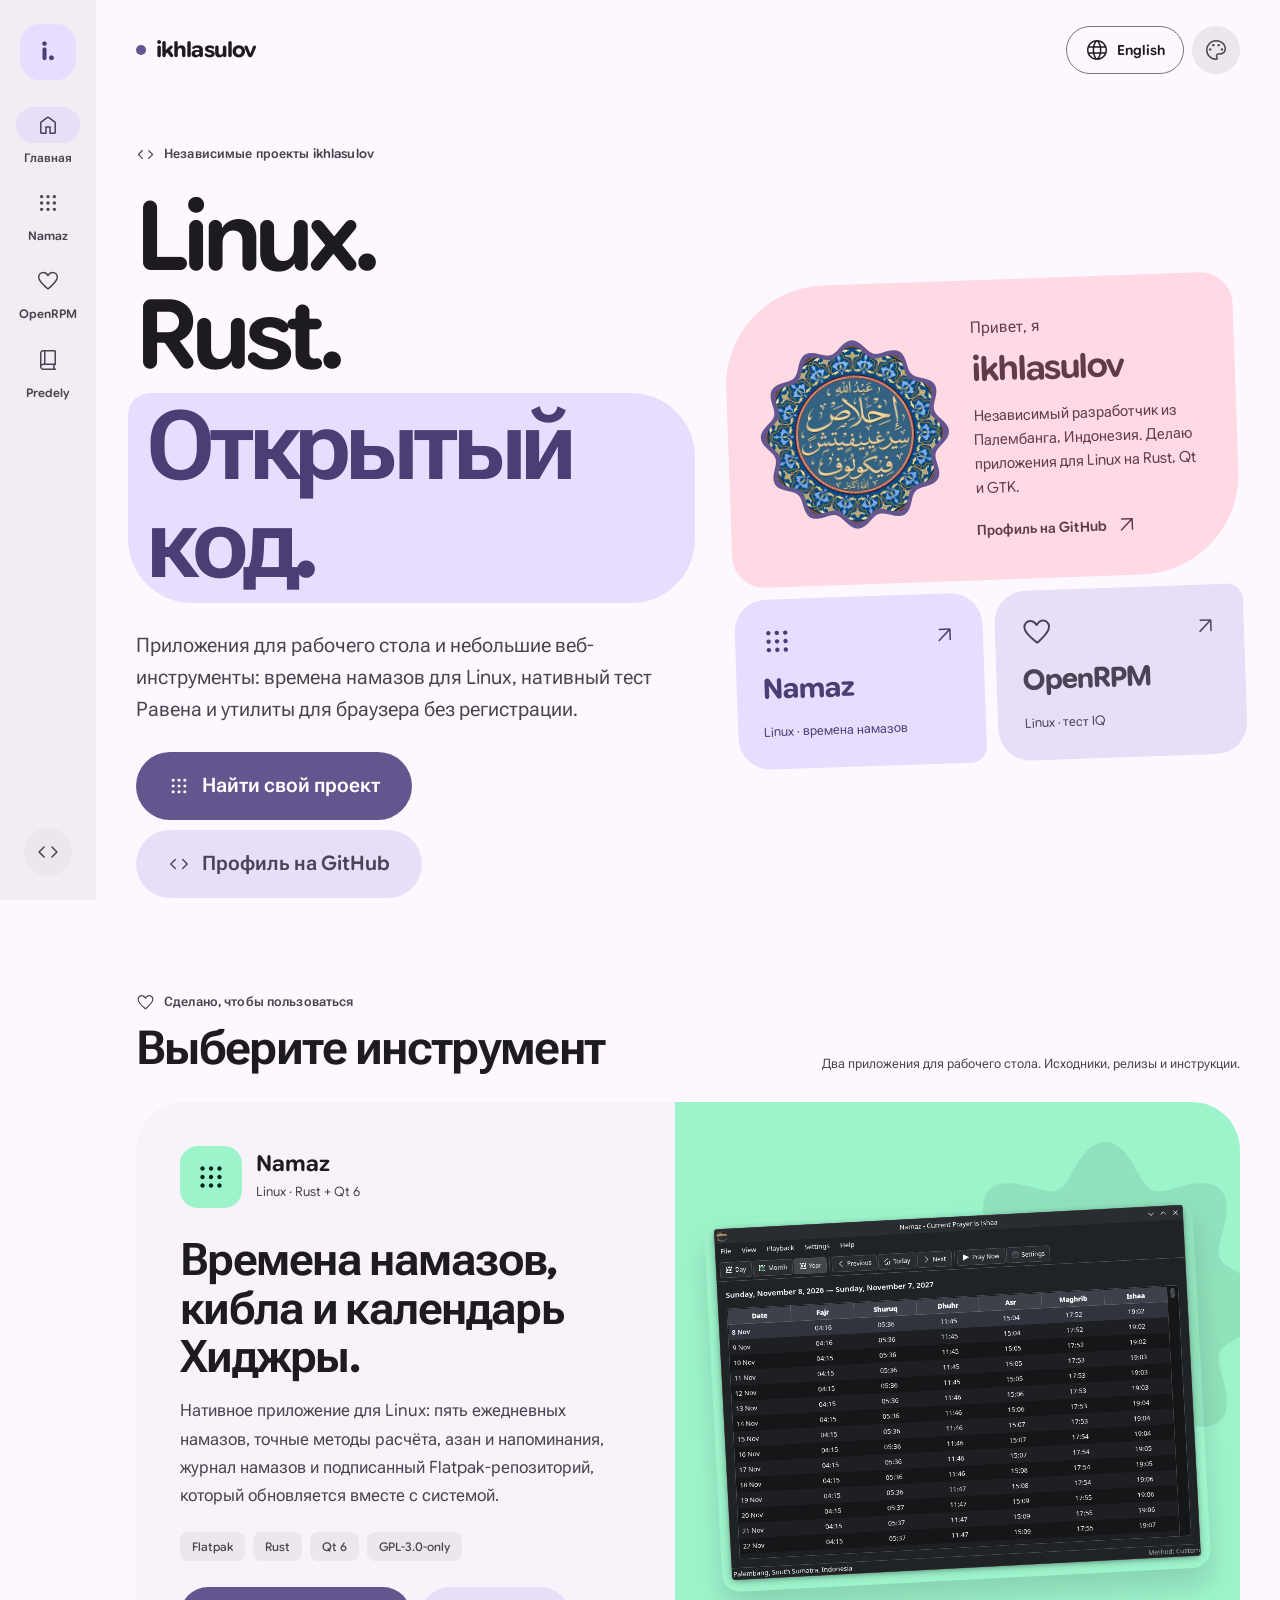
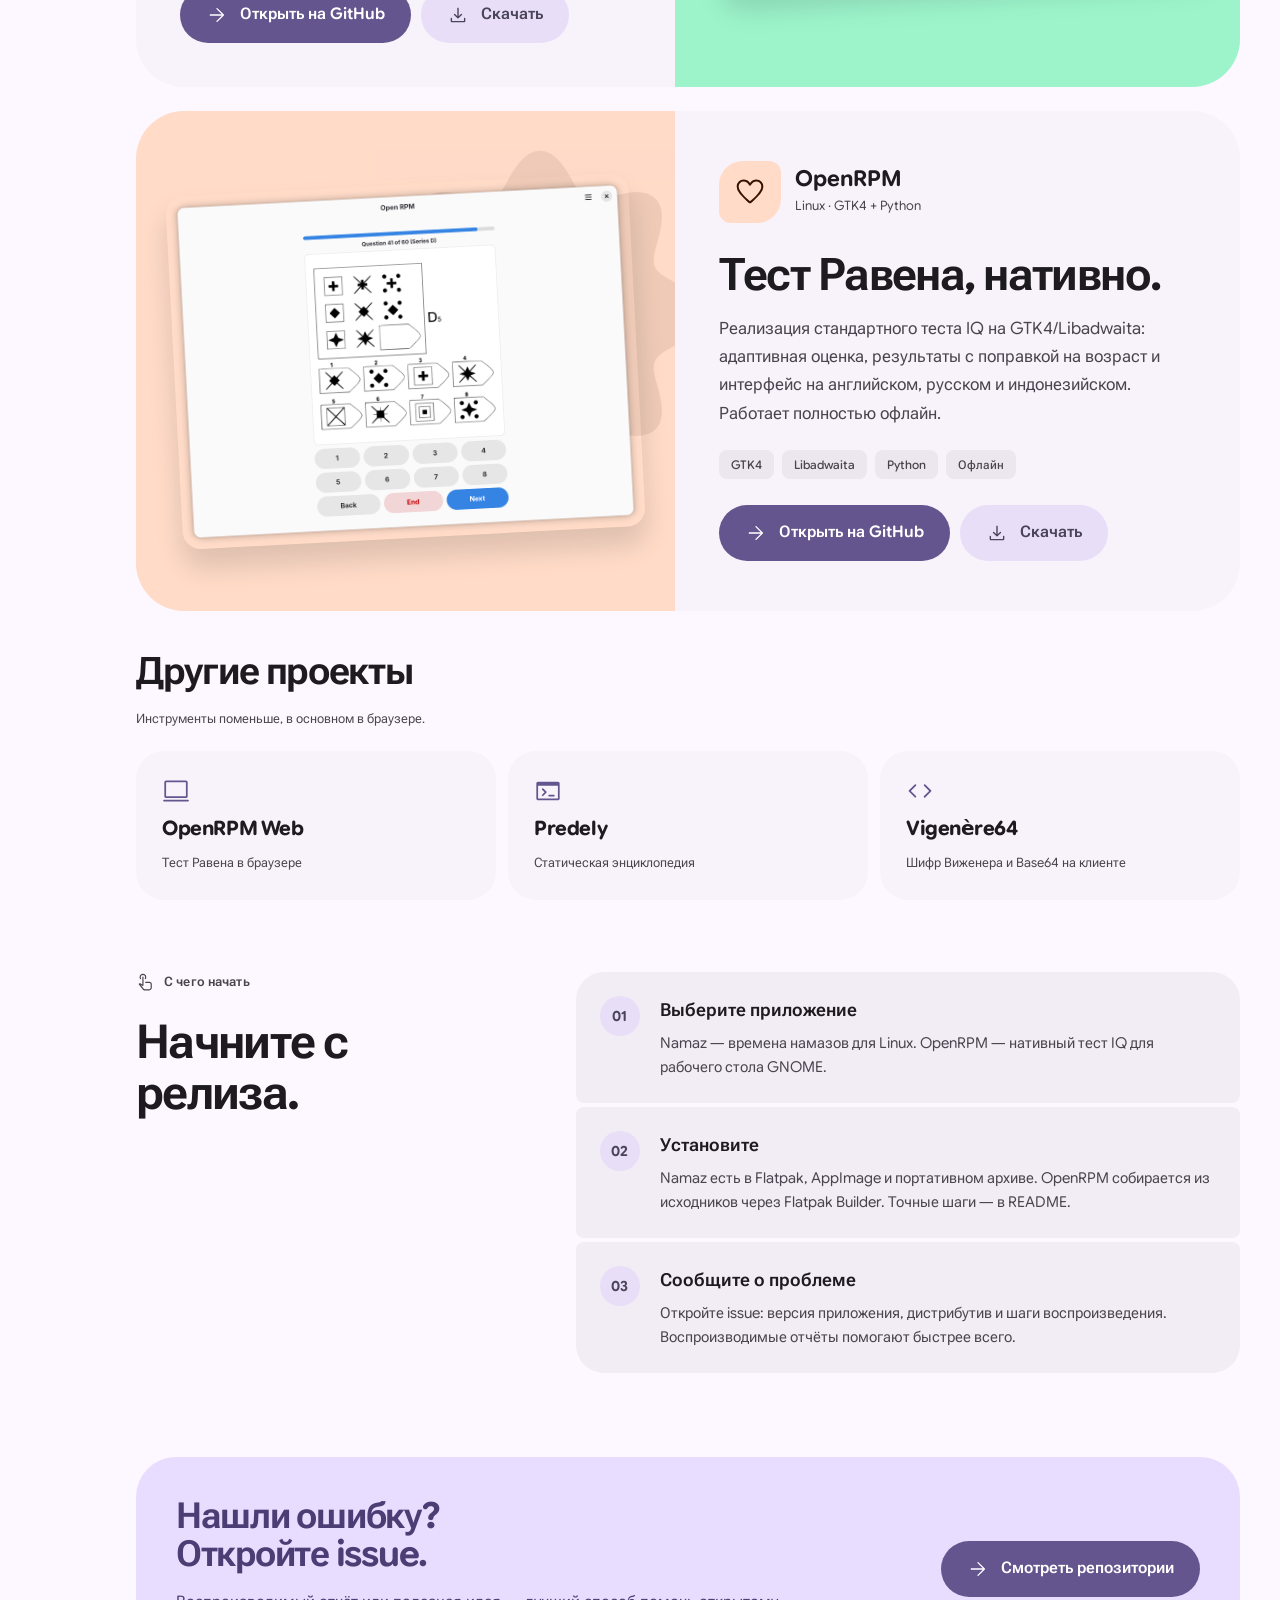
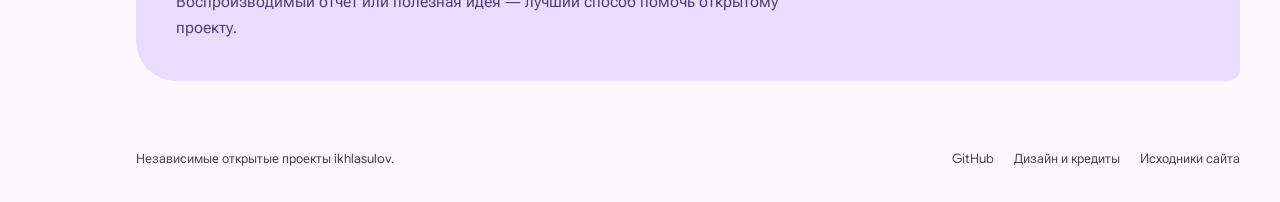
==== commit 30298381: "feat: restore bloom avatar and card shapes, add project navigation" ====
--- a/ru/index.html
+++ b/ru/index.html
@@ -36,7 +36,9 @@
 <a class="rail-mark state-layer" href="/ru/" aria-label="ikhlasulov — главная">i.</a>
 <nav aria-label="Основная навигация">
 <a class="rail-item" href="/ru/" aria-current="page"><span class="nav-indicator state-layer"><svg class="icon" aria-hidden="true" focusable="false"><use href="/assets/icons.svg#home"></use></svg></span><span>Главная</span></a>
-<a class="rail-item" href="#projects"><span class="nav-indicator state-layer"><svg class="icon" aria-hidden="true" focusable="false"><use href="/assets/icons.svg#apps"></use></svg></span><span>Проекты</span></a>
+<a class="rail-item" href="https://ikhlasulov.github.io/namaz/"><span class="nav-indicator state-layer"><svg class="icon" aria-hidden="true" focusable="false"><use href="/assets/icons.svg#apps"></use></svg></span><span>Namaz</span></a>
+<a class="rail-item" href="https://github.com/ikhlasulov/openrpm"><span class="nav-indicator state-layer"><svg class="icon" aria-hidden="true" focusable="false"><use href="/assets/icons.svg#favorite"></use></svg></span><span>OpenRPM</span></a>
+<a class="rail-item" href="https://ikhlasulov.github.io/predely/"><span class="nav-indicator state-layer"><svg class="icon" aria-hidden="true" focusable="false"><use href="/assets/icons.svg#book_2"></use></svg></span><span>Predely</span></a>
 </nav>
 <a class="rail-bottom icon-button state-layer" href="https://github.com/ikhlasulov" aria-label="GitHub"><svg class="icon" aria-hidden="true" focusable="false"><use href="/assets/icons.svg#code"></use></svg></a>
 </aside>
@@ -62,7 +64,7 @@
 </div>
 <div class="hero-art">
 <div class="identity-card">
-<img class="avatar" src="/assets/avatar.jpg" alt="ikhlasulov" width="190" height="190" loading="eager" decoding="async">
+<svg class="avatar-bloom" viewBox="0 0 240 240" role="img" aria-label="GitHub avatar: ikhlasulov"><defs><clipPath id="avatar-clip"><path d="M120.00 8.00 L123.89 8.65 L127.66 10.49 L131.22 13.23 L134.55 16.44 L137.70 19.63 L140.76 22.34 L143.88 24.23 L147.21 25.12 L150.85 25.04 L154.86 24.23 L159.18 23.04 L163.67 21.92 L168.12 21.33 L172.31 21.62 L176.00 23.01 L179.04 25.51 L181.39 28.99 L183.10 33.15 L184.38 37.59 L185.51 41.92 L186.81 45.80 L188.57 49.00 L191.00 51.43 L194.20 53.19 L198.08 54.49 L202.41 55.62 L206.85 56.90 L211.01 58.61 L214.49 60.96 L216.99 64.00 L218.38 67.69 L218.67 71.88 L218.08 76.33 L216.96 80.82 L215.77 85.14 L214.96 89.15 L214.88 92.79 L215.77 96.12 L217.66 99.24 L220.37 102.30 L223.56 105.45 L226.77 108.78 L229.51 112.34 L231.35 116.11 L232.00 120.00 L231.35 123.89 L229.51 127.66 L226.77 131.22 L223.56 134.55 L220.37 137.70 L217.66 140.76 L215.77 143.88 L214.88 147.21 L214.96 150.85 L215.77 154.86 L216.96 159.18 L218.08 163.67 L218.67 168.12 L218.38 172.31 L216.99 176.00 L214.49 179.04 L211.01 181.39 L206.85 183.10 L202.41 184.38 L198.08 185.51 L194.20 186.81 L191.00 188.57 L188.57 191.00 L186.81 194.20 L185.51 198.08 L184.38 202.41 L183.10 206.85 L181.39 211.01 L179.04 214.49 L176.00 216.99 L172.31 218.38 L168.12 218.67 L163.67 218.08 L159.18 216.96 L154.86 215.77 L150.85 214.96 L147.21 214.88 L143.88 215.77 L140.76 217.66 L137.70 220.37 L134.55 223.56 L131.22 226.77 L127.66 229.51 L123.89 231.35 L120.00 232.00 L116.11 231.35 L112.34 229.51 L108.78 226.77 L105.45 223.56 L102.30 220.37 L99.24 217.66 L96.12 215.77 L92.79 214.88 L89.15 214.96 L85.14 215.77 L80.82 216.96 L76.33 218.08 L71.88 218.67 L67.69 218.38 L64.00 216.99 L60.96 214.49 L58.61 211.01 L56.90 206.85 L55.62 202.41 L54.49 198.08 L53.19 194.20 L51.43 191.00 L49.00 188.57 L45.80 186.81 L41.92 185.51 L37.59 184.38 L33.15 183.10 L28.99 181.39 L25.51 179.04 L23.01 176.00 L21.62 172.31 L21.33 168.12 L21.92 163.67 L23.04 159.18 L24.23 154.86 L25.04 150.85 L25.12 147.21 L24.23 143.88 L22.34 140.76 L19.63 137.70 L16.44 134.55 L13.23 131.22 L10.49 127.66 L8.65 123.89 L8.00 120.00 L8.65 116.11 L10.49 112.34 L13.23 108.78 L16.44 105.45 L19.63 102.30 L22.34 99.24 L24.23 96.12 L25.12 92.79 L25.04 89.15 L24.23 85.14 L23.04 80.82 L21.92 76.33 L21.33 71.88 L21.62 67.69 L23.01 64.00 L25.51 60.96 L28.99 58.61 L33.15 56.90 L37.59 55.62 L41.92 54.49 L45.80 53.19 L49.00 51.43 L51.43 49.00 L53.19 45.80 L54.49 41.92 L55.62 37.59 L56.90 33.15 L58.61 28.99 L60.96 25.51 L64.00 23.01 L67.69 21.62 L71.88 21.33 L76.33 21.92 L80.82 23.04 L85.14 24.23 L89.15 25.04 L92.79 25.12 L96.12 24.23 L99.24 22.34 L102.30 19.63 L105.45 16.44 L108.78 13.23 L112.34 10.49 L116.11 8.65 Z"/></clipPath></defs><path d="M120.00 1.00 L124.13 1.69 L128.14 3.65 L131.92 6.56 L135.46 9.97 L138.80 13.36 L142.06 16.23 L145.37 18.24 L148.91 19.19 L152.78 19.11 L157.04 18.24 L161.62 16.98 L166.39 15.80 L171.13 15.17 L175.58 15.47 L179.50 16.94 L182.73 19.61 L185.22 23.30 L187.05 27.72 L188.41 32.44 L189.61 37.05 L190.98 41.16 L192.85 44.56 L195.44 47.15 L198.84 49.02 L202.95 50.39 L207.56 51.59 L212.28 52.95 L216.70 54.78 L220.39 57.27 L223.06 60.50 L224.53 64.42 L224.83 68.87 L224.20 73.61 L223.02 78.38 L221.76 82.96 L220.89 87.22 L220.81 91.09 L221.76 94.63 L223.77 97.94 L226.64 101.20 L230.03 104.54 L233.44 108.08 L236.35 111.86 L238.31 115.87 L239.00 120.00 L238.31 124.13 L236.35 128.14 L233.44 131.92 L230.03 135.46 L226.64 138.80 L223.77 142.06 L221.76 145.37 L220.81 148.91 L220.89 152.78 L221.76 157.04 L223.02 161.62 L224.20 166.39 L224.83 171.13 L224.53 175.58 L223.06 179.50 L220.39 182.73 L216.70 185.22 L212.28 187.05 L207.56 188.41 L202.95 189.61 L198.84 190.98 L195.44 192.85 L192.85 195.44 L190.98 198.84 L189.61 202.95 L188.41 207.56 L187.05 212.28 L185.22 216.70 L182.73 220.39 L179.50 223.06 L175.58 224.53 L171.13 224.83 L166.39 224.20 L161.62 223.02 L157.04 221.76 L152.78 220.89 L148.91 220.81 L145.37 221.76 L142.06 223.77 L138.80 226.64 L135.46 230.03 L131.92 233.44 L128.14 236.35 L124.13 238.31 L120.00 239.00 L115.87 238.31 L111.86 236.35 L108.08 233.44 L104.54 230.03 L101.20 226.64 L97.94 223.77 L94.63 221.76 L91.09 220.81 L87.22 220.89 L82.96 221.76 L78.38 223.02 L73.61 224.20 L68.87 224.83 L64.42 224.53 L60.50 223.06 L57.27 220.39 L54.78 216.70 L52.95 212.28 L51.59 207.56 L50.39 202.95 L49.02 198.84 L47.15 195.44 L44.56 192.85 L41.16 190.98 L37.05 189.61 L32.44 188.41 L27.72 187.05 L23.30 185.22 L19.61 182.73 L16.94 179.50 L15.47 175.58 L15.17 171.13 L15.80 166.39 L16.98 161.62 L18.24 157.04 L19.11 152.78 L19.19 148.91 L18.24 145.37 L16.23 142.06 L13.36 138.80 L9.97 135.46 L6.56 131.92 L3.65 128.14 L1.69 124.13 L1.00 120.00 L1.69 115.87 L3.65 111.86 L6.56 108.08 L9.97 104.54 L13.36 101.20 L16.23 97.94 L18.24 94.63 L19.19 91.09 L19.11 87.22 L18.24 82.96 L16.98 78.38 L15.80 73.61 L15.17 68.87 L15.47 64.42 L16.94 60.50 L19.61 57.27 L23.30 54.78 L27.72 52.95 L32.44 51.59 L37.05 50.39 L41.16 49.02 L44.56 47.15 L47.15 44.56 L49.02 41.16 L50.39 37.05 L51.59 32.44 L52.95 27.72 L54.78 23.30 L57.27 19.61 L60.50 16.94 L64.42 15.47 L68.87 15.17 L73.61 15.80 L78.38 16.98 L82.96 18.24 L87.22 19.11 L91.09 19.19 L94.63 18.24 L97.94 16.23 L101.20 13.36 L104.54 9.97 L108.08 6.56 L111.86 3.65 L115.87 1.69 Z" fill="var(--md-sys-color-primary)"/><image href="/assets/avatar.jpg" x="8" y="8" width="224" height="224" preserveAspectRatio="xMidYMid slice" clip-path="url(#avatar-clip)"/></svg>
 <div class="identity-copy"><span>Привет, я</span><br><strong>ikhlasulov</strong><p>Независимый разработчик из Палембанга, Индонезия. Делаю приложения для Linux на Rust, Qt и GTK.</p><a class="mini-link" href="https://github.com/ikhlasulov">Профиль на GitHub<svg class="icon" aria-hidden="true" focusable="false"><use href="/assets/icons.svg#arrow_outward"></use></svg></a></div>
 </div>
 <a class="hero-tile state-layer" href="#namaz"><span class="tile-icon"><svg class="icon" aria-hidden="true" focusable="false"><use href="/assets/icons.svg#apps"></use></svg><svg class="icon" aria-hidden="true" focusable="false"><use href="/assets/icons.svg#arrow_outward"></use></svg></span><strong>Namaz</strong><small>Linux · времена намазов</small></a>
@@ -90,7 +92,7 @@
 <a class="button state-layer secondary" href="https://github.com/ikhlasulov/namaz/releases/latest"><svg class="icon" aria-hidden="true" focusable="false"><use href="/assets/icons.svg#download"></use></svg><span>Скачать</span></a>
 </div>
 </div>
-<div class="shot desktop namaz"><img src="/assets/namaz-ru.png" alt="Namaz, вид года с временами намазов" width="960" height="728" loading="lazy" decoding="async"></div>
+<div class="shot desktop namaz"><svg class="shape-decoration" viewBox="0 0 240 240" aria-hidden="true"><path d="M120.00 8.00 L123.89 8.59 L127.67 10.31 L131.24 13.04 L134.54 16.56 L137.52 20.64 L140.20 24.97 L142.63 29.25 L144.89 33.21 L147.10 36.60 L149.39 39.25 L151.90 41.05 L154.74 41.97 L158.00 42.08 L161.73 41.51 L165.92 40.46 L170.51 39.17 L175.38 37.90 L180.37 36.90 L185.31 36.41 L189.97 36.61 L194.17 37.63 L197.71 39.53 L200.47 42.29 L202.37 45.83 L203.39 50.03 L203.59 54.69 L203.10 59.63 L202.10 64.62 L200.83 69.49 L199.54 74.08 L198.49 78.27 L197.92 82.00 L198.03 85.26 L198.95 88.10 L200.75 90.61 L203.40 92.90 L206.79 95.11 L210.75 97.37 L215.03 99.80 L219.36 102.48 L223.44 105.46 L226.96 108.76 L229.69 112.33 L231.41 116.11 L232.00 120.00 L231.41 123.89 L229.69 127.67 L226.96 131.24 L223.44 134.54 L219.36 137.52 L215.03 140.20 L210.75 142.63 L206.79 144.89 L203.40 147.10 L200.75 149.39 L198.95 151.90 L198.03 154.74 L197.92 158.00 L198.49 161.73 L199.54 165.92 L200.83 170.51 L202.10 175.38 L203.10 180.37 L203.59 185.31 L203.39 189.97 L202.37 194.17 L200.47 197.71 L197.71 200.47 L194.17 202.37 L189.97 203.39 L185.31 203.59 L180.37 203.10 L175.38 202.10 L170.51 200.83 L165.92 199.54 L161.73 198.49 L158.00 197.92 L154.74 198.03 L151.90 198.95 L149.39 200.75 L147.10 203.40 L144.89 206.79 L142.63 210.75 L140.20 215.03 L137.52 219.36 L134.54 223.44 L131.24 226.96 L127.67 229.69 L123.89 231.41 L120.00 232.00 L116.11 231.41 L112.33 229.69 L108.76 226.96 L105.46 223.44 L102.48 219.36 L99.80 215.03 L97.37 210.75 L95.11 206.79 L92.90 203.40 L90.61 200.75 L88.10 198.95 L85.26 198.03 L82.00 197.92 L78.27 198.49 L74.08 199.54 L69.49 200.83 L64.62 202.10 L59.63 203.10 L54.69 203.59 L50.03 203.39 L45.83 202.37 L42.29 200.47 L39.53 197.71 L37.63 194.17 L36.61 189.97 L36.41 185.31 L36.90 180.37 L37.90 175.38 L39.17 170.51 L40.46 165.92 L41.51 161.73 L42.08 158.00 L41.97 154.74 L41.05 151.90 L39.25 149.39 L36.60 147.10 L33.21 144.89 L29.25 142.63 L24.97 140.20 L20.64 137.52 L16.56 134.54 L13.04 131.24 L10.31 127.67 L8.59 123.89 L8.00 120.00 L8.59 116.11 L10.31 112.33 L13.04 108.76 L16.56 105.46 L20.64 102.48 L24.97 99.80 L29.25 97.37 L33.21 95.11 L36.60 92.90 L39.25 90.61 L41.05 88.10 L41.97 85.26 L42.08 82.00 L41.51 78.27 L40.46 74.08 L39.17 69.49 L37.90 64.62 L36.90 59.63 L36.41 54.69 L36.61 50.03 L37.63 45.83 L39.53 42.29 L42.29 39.53 L45.83 37.63 L50.03 36.61 L54.69 36.41 L59.63 36.90 L64.62 37.90 L69.49 39.17 L74.08 40.46 L78.27 41.51 L82.00 42.08 L85.26 41.97 L88.10 41.05 L90.61 39.25 L92.90 36.60 L95.11 33.21 L97.37 29.25 L99.80 24.97 L102.48 20.64 L105.46 16.56 L108.76 13.04 L112.33 10.31 L116.11 8.59 Z"/></svg><img src="/assets/namaz-ru.png" alt="Namaz, вид года с временами намазов" width="960" height="728" loading="lazy" decoding="async"></div>
 </article>
 
 <article class="project openrpm reveal" id="openrpm">
@@ -104,7 +106,7 @@
 <a class="button state-layer secondary" href="https://github.com/ikhlasulov/openrpm/releases/latest"><svg class="icon" aria-hidden="true" focusable="false"><use href="/assets/icons.svg#download"></use></svg><span>Скачать</span></a>
 </div>
 </div>
-<div class="shot desktop openrpm"><img src="/assets/openrpm-ru.png" alt="OpenRPM, экран теста с матрицами Равена" width="1010" height="770" loading="lazy" decoding="async"></div>
+<div class="shot desktop openrpm"><svg class="shape-decoration" viewBox="0 0 240 240" aria-hidden="true"><path d="M120.00 8.00 L123.89 8.59 L127.67 10.31 L131.24 13.04 L134.54 16.56 L137.52 20.64 L140.20 24.97 L142.63 29.25 L144.89 33.21 L147.10 36.60 L149.39 39.25 L151.90 41.05 L154.74 41.97 L158.00 42.08 L161.73 41.51 L165.92 40.46 L170.51 39.17 L175.38 37.90 L180.37 36.90 L185.31 36.41 L189.97 36.61 L194.17 37.63 L197.71 39.53 L200.47 42.29 L202.37 45.83 L203.39 50.03 L203.59 54.69 L203.10 59.63 L202.10 64.62 L200.83 69.49 L199.54 74.08 L198.49 78.27 L197.92 82.00 L198.03 85.26 L198.95 88.10 L200.75 90.61 L203.40 92.90 L206.79 95.11 L210.75 97.37 L215.03 99.80 L219.36 102.48 L223.44 105.46 L226.96 108.76 L229.69 112.33 L231.41 116.11 L232.00 120.00 L231.41 123.89 L229.69 127.67 L226.96 131.24 L223.44 134.54 L219.36 137.52 L215.03 140.20 L210.75 142.63 L206.79 144.89 L203.40 147.10 L200.75 149.39 L198.95 151.90 L198.03 154.74 L197.92 158.00 L198.49 161.73 L199.54 165.92 L200.83 170.51 L202.10 175.38 L203.10 180.37 L203.59 185.31 L203.39 189.97 L202.37 194.17 L200.47 197.71 L197.71 200.47 L194.17 202.37 L189.97 203.39 L185.31 203.59 L180.37 203.10 L175.38 202.10 L170.51 200.83 L165.92 199.54 L161.73 198.49 L158.00 197.92 L154.74 198.03 L151.90 198.95 L149.39 200.75 L147.10 203.40 L144.89 206.79 L142.63 210.75 L140.20 215.03 L137.52 219.36 L134.54 223.44 L131.24 226.96 L127.67 229.69 L123.89 231.41 L120.00 232.00 L116.11 231.41 L112.33 229.69 L108.76 226.96 L105.46 223.44 L102.48 219.36 L99.80 215.03 L97.37 210.75 L95.11 206.79 L92.90 203.40 L90.61 200.75 L88.10 198.95 L85.26 198.03 L82.00 197.92 L78.27 198.49 L74.08 199.54 L69.49 200.83 L64.62 202.10 L59.63 203.10 L54.69 203.59 L50.03 203.39 L45.83 202.37 L42.29 200.47 L39.53 197.71 L37.63 194.17 L36.61 189.97 L36.41 185.31 L36.90 180.37 L37.90 175.38 L39.17 170.51 L40.46 165.92 L41.51 161.73 L42.08 158.00 L41.97 154.74 L41.05 151.90 L39.25 149.39 L36.60 147.10 L33.21 144.89 L29.25 142.63 L24.97 140.20 L20.64 137.52 L16.56 134.54 L13.04 131.24 L10.31 127.67 L8.59 123.89 L8.00 120.00 L8.59 116.11 L10.31 112.33 L13.04 108.76 L16.56 105.46 L20.64 102.48 L24.97 99.80 L29.25 97.37 L33.21 95.11 L36.60 92.90 L39.25 90.61 L41.05 88.10 L41.97 85.26 L42.08 82.00 L41.51 78.27 L40.46 74.08 L39.17 69.49 L37.90 64.62 L36.90 59.63 L36.41 54.69 L36.61 50.03 L37.63 45.83 L39.53 42.29 L42.29 39.53 L45.83 37.63 L50.03 36.61 L54.69 36.41 L59.63 36.90 L64.62 37.90 L69.49 39.17 L74.08 40.46 L78.27 41.51 L82.00 42.08 L85.26 41.97 L88.10 41.05 L90.61 39.25 L92.90 36.60 L95.11 33.21 L97.37 29.25 L99.80 24.97 L102.48 20.64 L105.46 16.56 L108.76 13.04 L112.33 10.31 L116.11 8.59 Z"/></svg><img src="/assets/openrpm-ru.png" alt="OpenRPM, экран теста с матрицами Равена" width="1010" height="770" loading="lazy" decoding="async"></div>
 </article>
 
 <div class="more reveal">
--- a/assets/style.css
+++ b/assets/style.css
@@ -17,7 +17,6 @@
 .install-command{margin:18px 0;padding:20px 24px;border-radius:20px;background:var(--md-sys-color-surface-container-high);color:var(--md-sys-color-on-surface);overflow-x:auto}.install-command code{padding:0;background:transparent;font-size:16px;white-space:pre;overflow-wrap:normal}
 
 /* Adaptations for ikhlasulov.github.io (GPL-3.0-only) */
-.identity-card .avatar{width:190px;height:190px;flex-shrink:0;object-fit:cover;border-radius:58% 42% 45% 55%/48% 55% 45% 52%;box-shadow:0 10px 24px #0002}
 .project.namaz .app-icon{background:var(--accent-a-container);color:var(--on-accent-a-container)}
 .project.openrpm .app-icon{background:var(--accent-b-container);color:var(--on-accent-b-container);border-radius:24px 12px 24px 12px}
 .project.openrpm .shot{order:-1}
@@ -31,6 +30,6 @@
 .more-card .icon{width:28px;height:28px;color:var(--md-sys-color-primary)}
 .more-card strong{font-size:20px;letter-spacing:-.02em}
 .more-card span{font-size:13px;color:var(--md-sys-color-on-surface-variant)}
-@media(max-width:1100px){.identity-card .avatar{width:130px;height:130px}}
-@media(max-width:800px){.identity-card .avatar{width:160px;height:160px}.project.openrpm .shot{order:0}}
-@media(max-width:380px){.identity-card .avatar{width:125px;height:125px}}
+@media(max-width:800px){.project.openrpm .shot{order:0}}
+
+@media(max-width:800px){.rail nav{gap:0}.rail-item{width:auto;flex:1;min-width:0}}
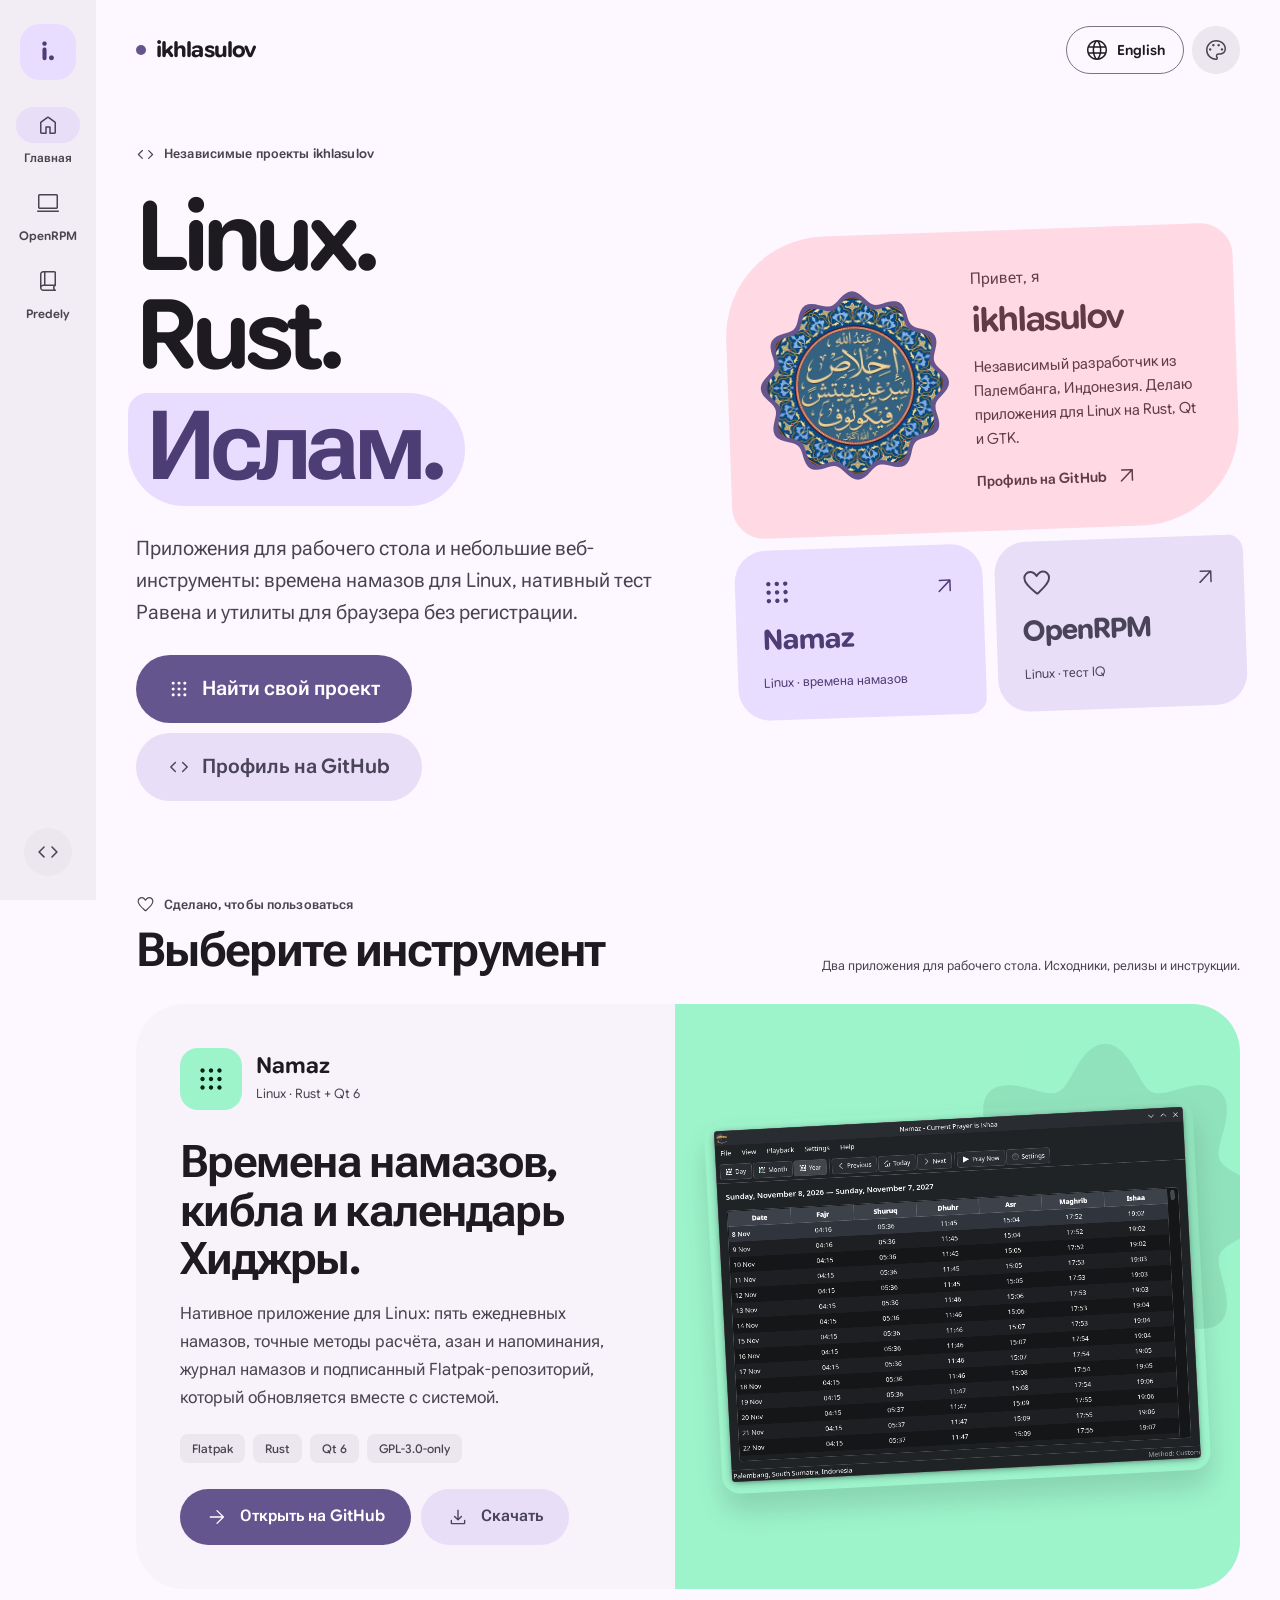
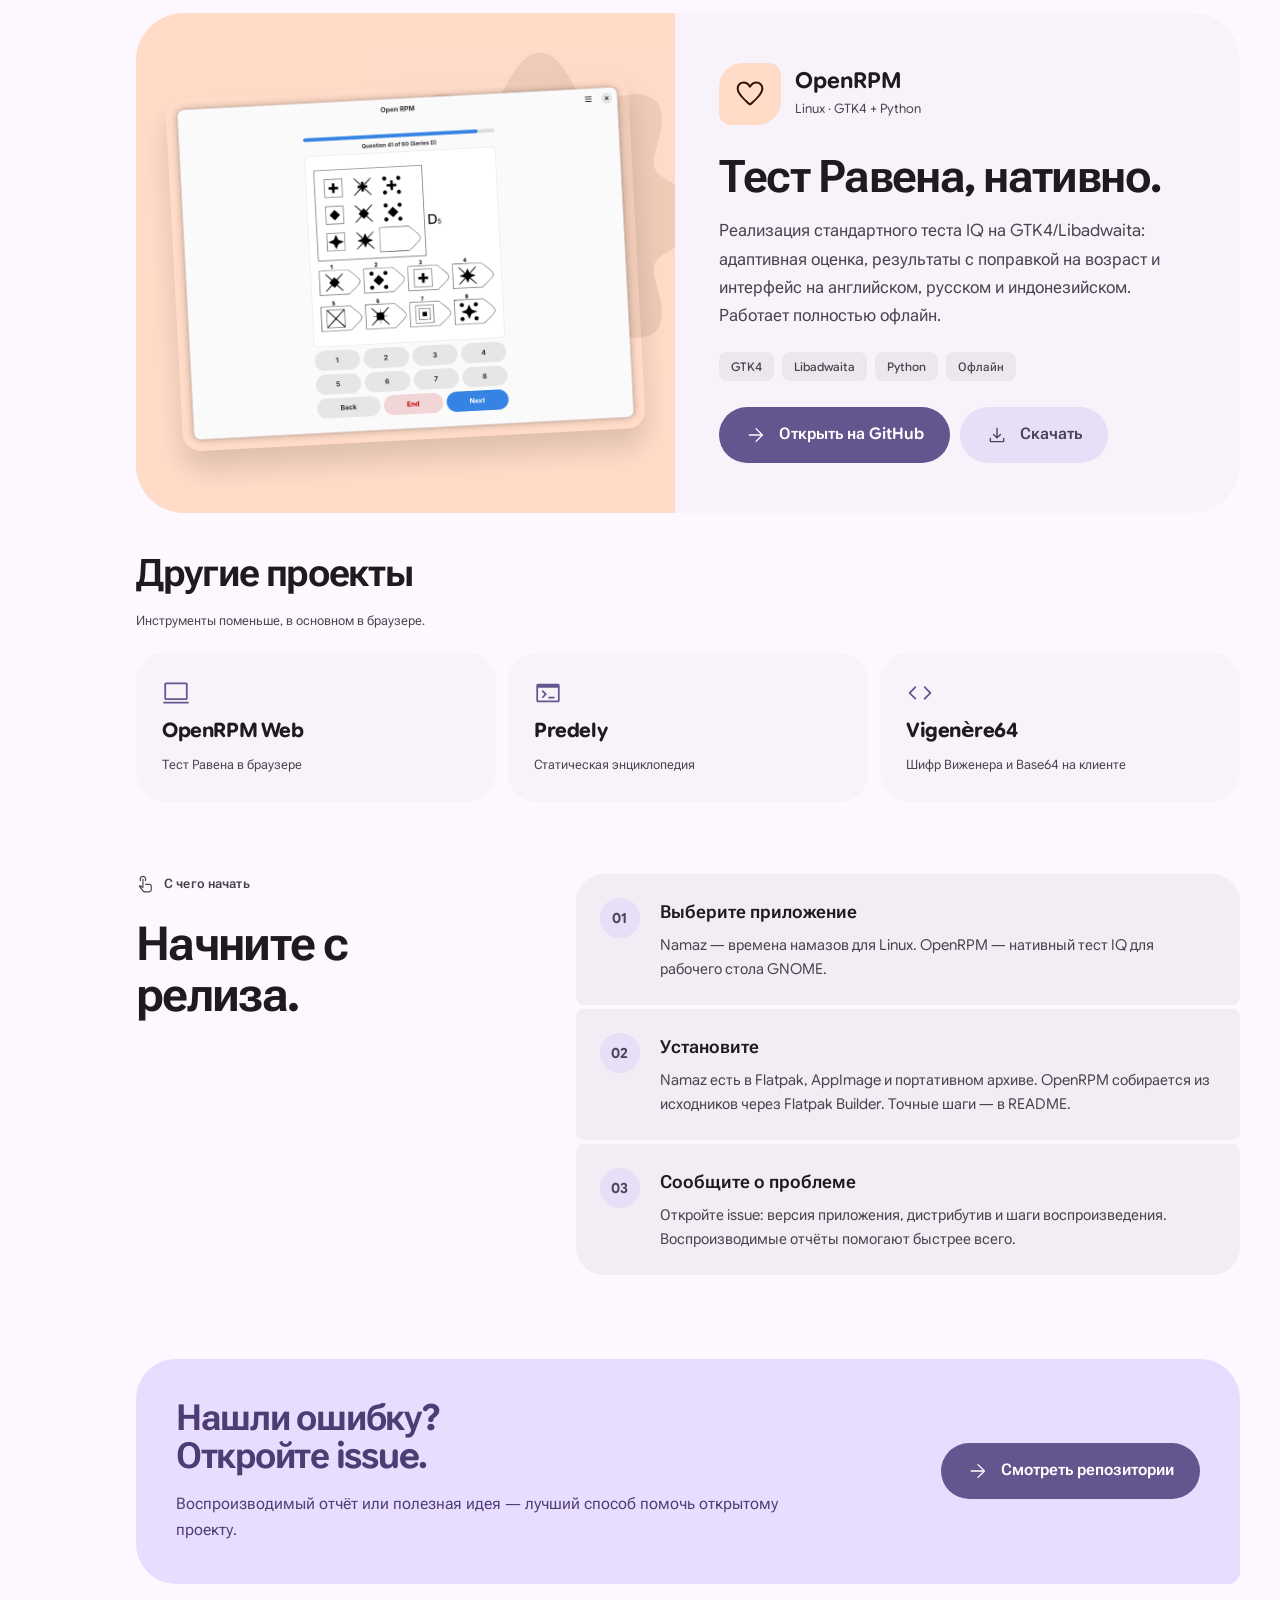
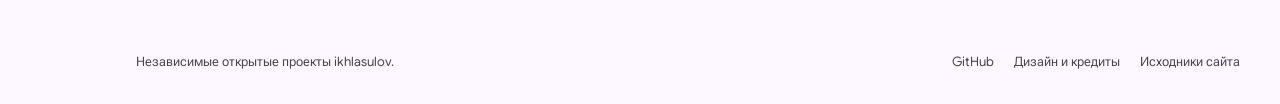
==== commit 1a3d5f93: "feat: hero says Islam, rail links only to pages with GitHub Pages" ====
--- a/ru/index.html
+++ b/ru/index.html
@@ -36,8 +36,7 @@
 <a class="rail-mark state-layer" href="/ru/" aria-label="ikhlasulov — главная">i.</a>
 <nav aria-label="Основная навигация">
 <a class="rail-item" href="/ru/" aria-current="page"><span class="nav-indicator state-layer"><svg class="icon" aria-hidden="true" focusable="false"><use href="/assets/icons.svg#home"></use></svg></span><span>Главная</span></a>
-<a class="rail-item" href="https://ikhlasulov.github.io/namaz/"><span class="nav-indicator state-layer"><svg class="icon" aria-hidden="true" focusable="false"><use href="/assets/icons.svg#apps"></use></svg></span><span>Namaz</span></a>
-<a class="rail-item" href="https://github.com/ikhlasulov/openrpm"><span class="nav-indicator state-layer"><svg class="icon" aria-hidden="true" focusable="false"><use href="/assets/icons.svg#favorite"></use></svg></span><span>OpenRPM</span></a>
+<a class="rail-item" href="https://ikhlasulov.github.io/open-rpm-web/"><span class="nav-indicator state-layer"><svg class="icon" aria-hidden="true" focusable="false"><use href="/assets/icons.svg#computer"></use></svg></span><span>OpenRPM</span></a>
 <a class="rail-item" href="https://ikhlasulov.github.io/predely/"><span class="nav-indicator state-layer"><svg class="icon" aria-hidden="true" focusable="false"><use href="/assets/icons.svg#book_2"></use></svg></span><span>Predely</span></a>
 </nav>
 <a class="rail-bottom icon-button state-layer" href="https://github.com/ikhlasulov" aria-label="GitHub"><svg class="icon" aria-hidden="true" focusable="false"><use href="/assets/icons.svg#code"></use></svg></a>
@@ -55,7 +54,7 @@
 <section class="hero">
 <div>
 <div class="eyebrow"><svg class="icon" aria-hidden="true" focusable="false"><use href="/assets/icons.svg#code"></use></svg>Независимые проекты ikhlasulov</div>
-<h1>Linux.<br>Rust.<br><span>Открытый код.</span></h1>
+<h1>Linux.<br>Rust.<br><span>Ислам.</span></h1>
 <p class="lead">Приложения для рабочего стола и небольшие веб-инструменты: времена намазов для Linux, нативный тест Равена и утилиты для браузера без регистрации.</p>
 <div class="actions">
 <a class="button state-layer large" href="#projects"><svg class="icon" aria-hidden="true" focusable="false"><use href="/assets/icons.svg#apps"></use></svg><span>Найти свой проект</span></a>
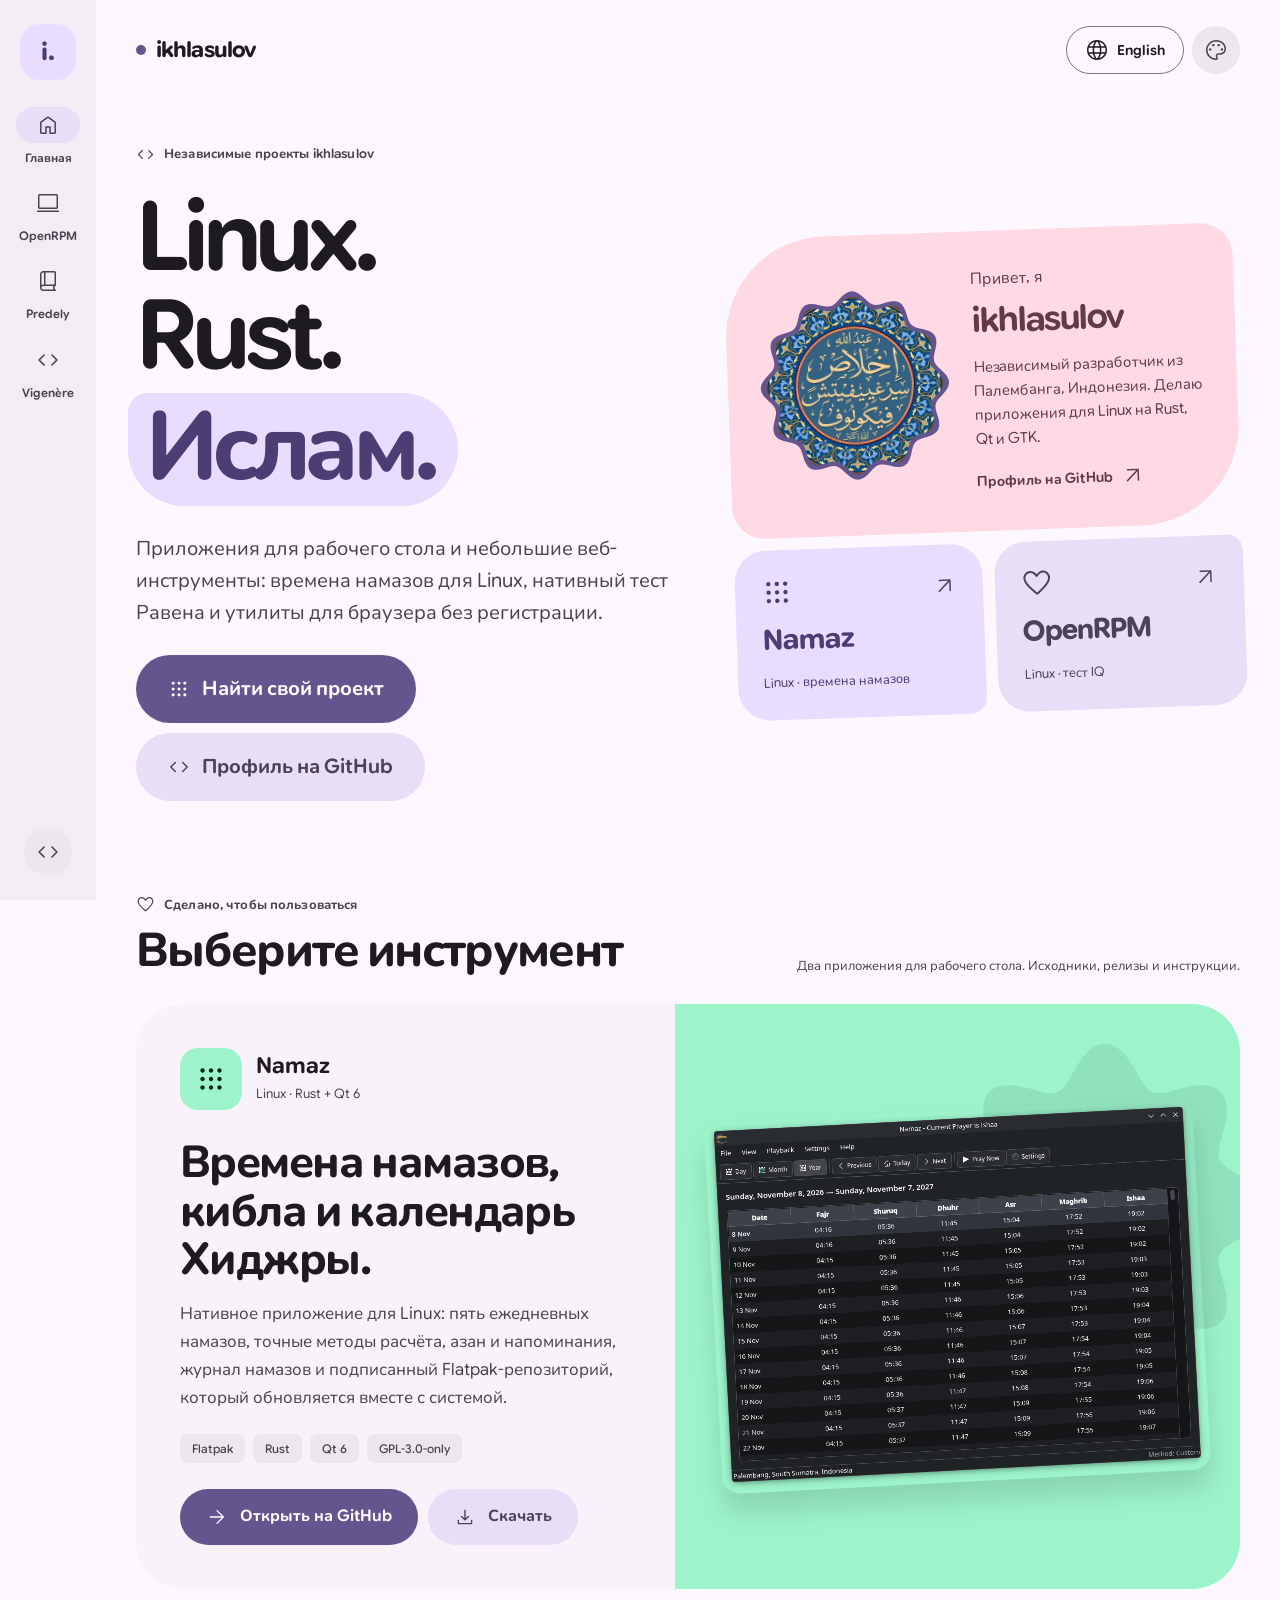
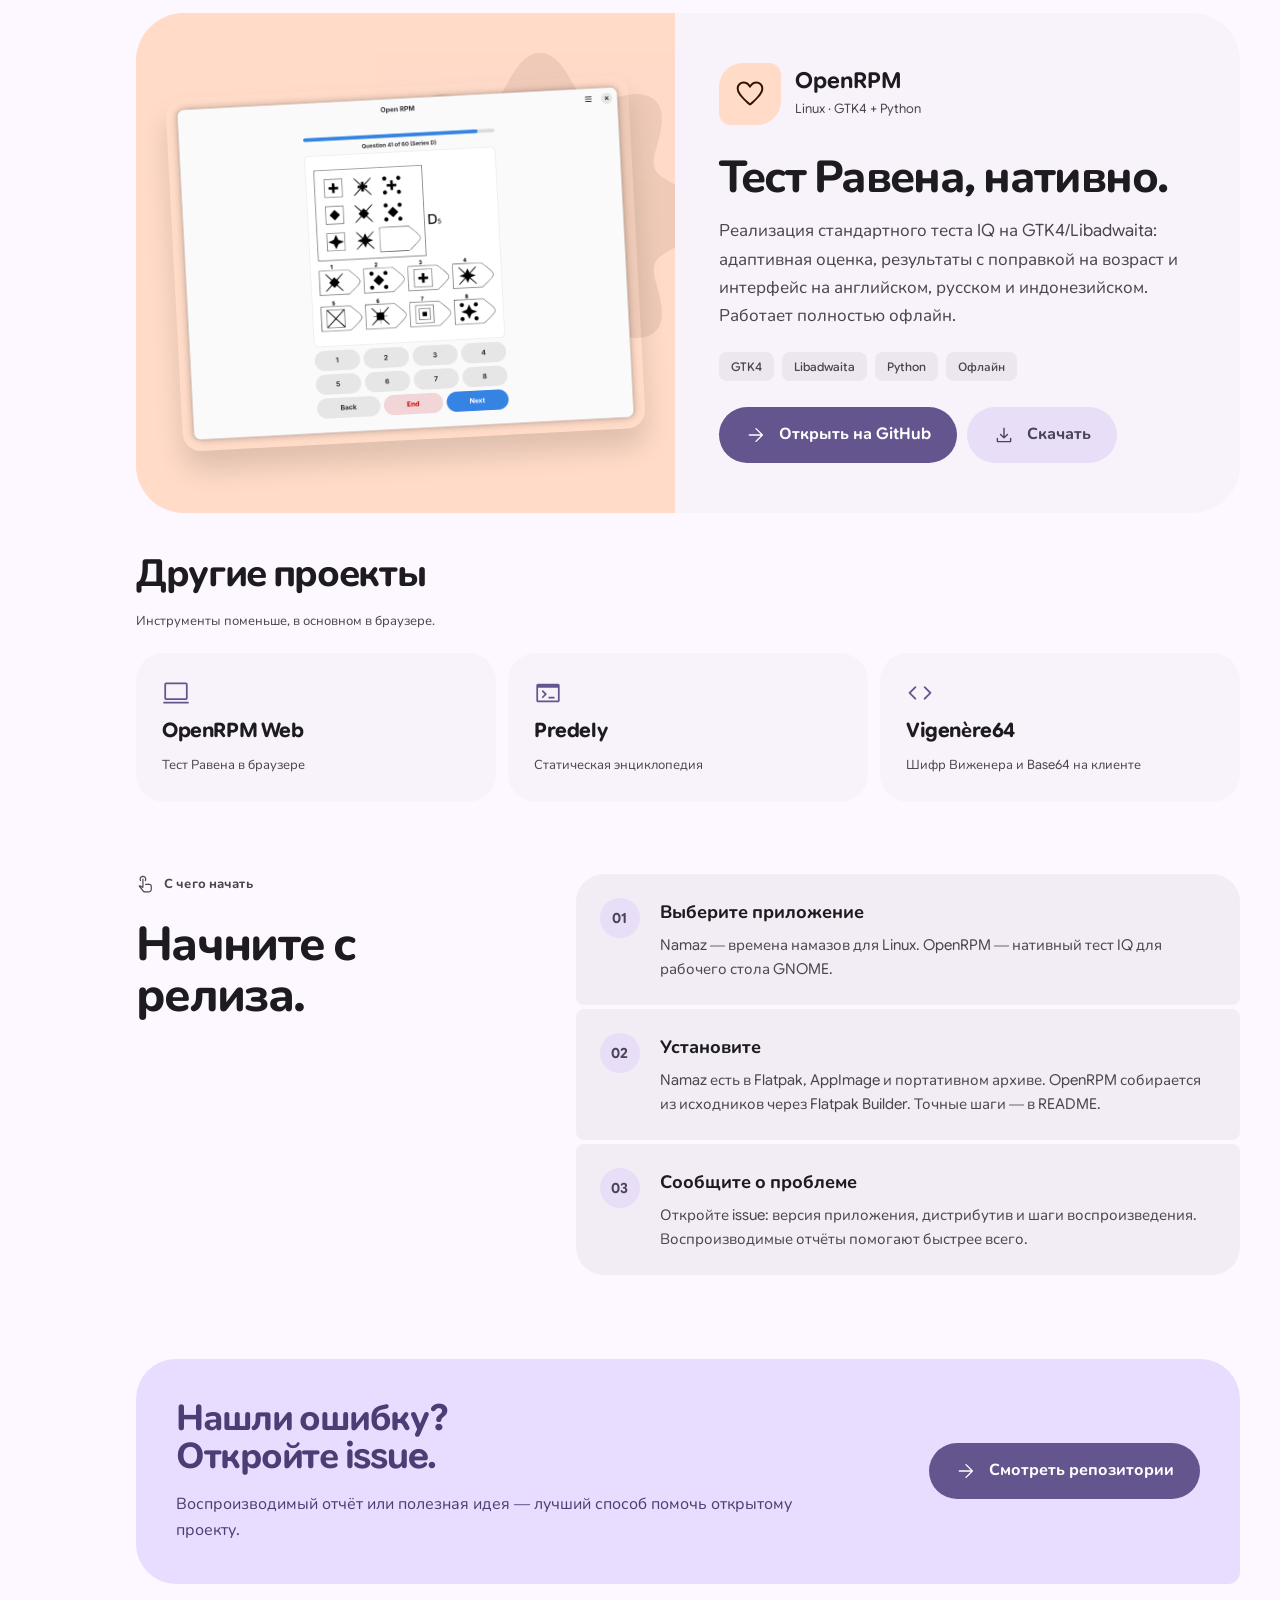
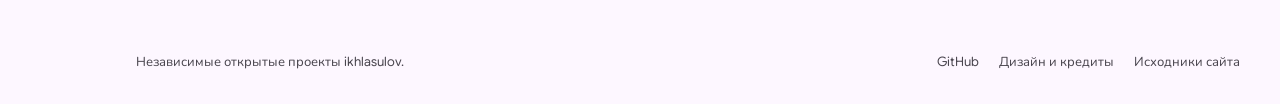
==== commit bdc3054c: "feat: add the Vigenère page to the rail" ====
--- a/ru/index.html
+++ b/ru/index.html
@@ -38,7 +38,7 @@
 <a class="rail-item" href="/ru/" aria-current="page"><span class="nav-indicator state-layer"><svg class="icon" aria-hidden="true" focusable="false"><use href="/assets/icons.svg#home"></use></svg></span><span>Главная</span></a>
 <a class="rail-item" href="https://ikhlasulov.github.io/open-rpm-web/"><span class="nav-indicator state-layer"><svg class="icon" aria-hidden="true" focusable="false"><use href="/assets/icons.svg#computer"></use></svg></span><span>OpenRPM</span></a>
 <a class="rail-item" href="https://ikhlasulov.github.io/predely/"><span class="nav-indicator state-layer"><svg class="icon" aria-hidden="true" focusable="false"><use href="/assets/icons.svg#book_2"></use></svg></span><span>Predely</span></a>
-</nav>
+<a class="rail-item" href="https://ikhlasulov.github.io/vigenere64/"><span class="nav-indicator state-layer"><svg class="icon" aria-hidden="true" focusable="false"><use href="/assets/icons.svg#code"></use></svg></span><span>Vigenère</span></a></nav>
 <a class="rail-bottom icon-button state-layer" href="https://github.com/ikhlasulov" aria-label="GitHub"><svg class="icon" aria-hidden="true" focusable="false"><use href="/assets/icons.svg#code"></use></svg></a>
 </aside>
 <div class="site"><div class="wrap" id="top">
--- a/assets/style.css
+++ b/assets/style.css
@@ -1,9 +1,16 @@
 /* SPDX-License-Identifier: GPL-3.0-only */
 @font-face{font-family:Google Sans Flex;src:url('/assets/fonts/GoogleSansFlex-subset.woff2') format('woff2');font-weight:400 800;font-display:swap}
-@font-face{font-family:Roboto Flex Cyrillic;src:url('/assets/fonts/RobotoFlex-cyrillic.woff2') format('woff2');font-weight:400 800;font-display:swap;unicode-range:U+0400-052F}
+@font-face{font-family:Nunito;src:url('/assets/fonts/Nunito-cyrillic-425.woff2') format('woff2');font-weight:300 450;font-display:swap;unicode-range:U+0301, U+0400-045F, U+0490-0491, U+04B0-04B1, U+2116}
+@font-face{font-family:Nunito;src:url('/assets/fonts/Nunito-cyrillic-630.woff2') format('woff2');font-weight:451 550;font-display:swap;unicode-range:U+0301, U+0400-045F, U+0490-0491, U+04B0-04B1, U+2116}
+@font-face{font-family:Nunito;src:url('/assets/fonts/Nunito-cyrillic-735.woff2') format('woff2');font-weight:551 640;font-display:swap;unicode-range:U+0301, U+0400-045F, U+0490-0491, U+04B0-04B1, U+2116}
+@font-face{font-family:Nunito;src:url('/assets/fonts/Nunito-cyrillic-780.woff2') format('woff2');font-weight:641 900;font-display:swap;unicode-range:U+0301, U+0400-045F, U+0490-0491, U+04B0-04B1, U+2116}
+@font-face{font-family:Nunito;src:url('/assets/fonts/Nunito-latin-425.woff2') format('woff2');font-weight:300 450;font-display:swap;unicode-range:U+0000-00FF, U+0131, U+0152-0153, U+02BB-02BC, U+02C6, U+02DA, U+02DC, U+0304, U+0308, U+0329, U+2000-206F, U+20AC, U+2122, U+2191, U+2193, U+2212, U+2215, U+FEFF, U+FFFD}
+@font-face{font-family:Nunito;src:url('/assets/fonts/Nunito-latin-630.woff2') format('woff2');font-weight:451 550;font-display:swap;unicode-range:U+0000-00FF, U+0131, U+0152-0153, U+02BB-02BC, U+02C6, U+02DA, U+02DC, U+0304, U+0308, U+0329, U+2000-206F, U+20AC, U+2122, U+2191, U+2193, U+2212, U+2215, U+FEFF, U+FFFD}
+@font-face{font-family:Nunito;src:url('/assets/fonts/Nunito-latin-735.woff2') format('woff2');font-weight:551 640;font-display:swap;unicode-range:U+0000-00FF, U+0131, U+0152-0153, U+02BB-02BC, U+02C6, U+02DA, U+02DC, U+0304, U+0308, U+0329, U+2000-206F, U+20AC, U+2122, U+2191, U+2193, U+2212, U+2215, U+FEFF, U+FFFD}
+@font-face{font-family:Nunito;src:url('/assets/fonts/Nunito-latin-780.woff2') format('woff2');font-weight:641 900;font-display:swap;unicode-range:U+0000-00FF, U+0131, U+0152-0153, U+02BB-02BC, U+02C6, U+02DA, U+02DC, U+0304, U+0308, U+0329, U+2000-206F, U+20AC, U+2122, U+2191, U+2193, U+2212, U+2215, U+FEFF, U+FFFD}
 :root{--shape-xs:8px;--shape-s:12px;--shape-m:16px;--shape-l:24px;--shape-xl:28px;--shape-xxl:48px;--shape-full:999px;--motion-fast:350ms cubic-bezier(.42,1.67,.21,.9);--motion-default:500ms cubic-bezier(.38,1.21,.22,1);--motion-effects:150ms cubic-bezier(.31,.94,.34,1);color-scheme:light dark}
 html[data-mode=light]{color-scheme:light}html[data-mode=dark]{color-scheme:dark}
-*{box-sizing:border-box}html{scroll-padding-top:24px}body{margin:0;background:var(--md-sys-color-surface);color:var(--md-sys-color-on-surface);font-family:'Google Sans Flex','Roboto Flex Cyrillic',system-ui,sans-serif;font-variation-settings:'ROND' 100;line-height:1.6;font-size:16px}h1,h2,h3,p{margin:0}h1,h2,h3{line-height:1.08;font-weight:650;letter-spacing:-.035em}h1{font-size:clamp(44px,5.7vw,78px)}h2{font-size:clamp(32px,3.7vw,50px)}h3{font-size:26px}p{margin-top:16px}a{color:inherit;text-underline-offset:4px}button,a{-webkit-tap-highlight-color:transparent}button{font:inherit;cursor:pointer}button:focus-visible,a:focus-visible,summary:focus-visible{outline:3px solid var(--md-sys-color-primary);outline-offset:4px}button:disabled{cursor:default}img{display:block;max-width:100%;height:auto}.icon{width:24px;height:24px;fill:currentColor;display:inline-block;flex-shrink:0;vertical-align:middle}.sr-only{position:absolute;width:1px;height:1px;padding:0;margin:-1px;overflow:hidden;clip:rect(0,0,0,0);white-space:nowrap;border:0}.skip{position:fixed;left:120px;top:-100px;z-index:100;background:var(--md-sys-color-primary);color:var(--md-sys-color-on-primary);padding:12px 24px;border-radius:24px}.skip:focus{top:12px}
+*{box-sizing:border-box}html{scroll-padding-top:24px}body{margin:0;background:var(--md-sys-color-surface);color:var(--md-sys-color-on-surface);font-family:'Google Sans Flex','Nunito',system-ui,sans-serif;line-height:1.6;font-size:16px}h1,h2,h3,p{margin:0}h1,h2,h3{line-height:1.08;font-weight:650;letter-spacing:-.035em}h1{font-size:clamp(44px,5.7vw,78px)}h2{font-size:clamp(32px,3.7vw,50px)}h3{font-size:26px}p{margin-top:16px}a{color:inherit;text-underline-offset:4px}button,a{-webkit-tap-highlight-color:transparent}button{font:inherit;cursor:pointer}button:focus-visible,a:focus-visible,summary:focus-visible{outline:3px solid var(--md-sys-color-primary);outline-offset:4px}button:disabled{cursor:default}img{display:block;max-width:100%;height:auto}.icon{width:24px;height:24px;fill:currentColor;display:inline-block;flex-shrink:0;vertical-align:middle}.sr-only{position:absolute;width:1px;height:1px;padding:0;margin:-1px;overflow:hidden;clip:rect(0,0,0,0);white-space:nowrap;border:0}.skip{position:fixed;left:120px;top:-100px;z-index:100;background:var(--md-sys-color-primary);color:var(--md-sys-color-on-primary);padding:12px 24px;border-radius:24px}.skip:focus{top:12px}
 .rail{position:fixed;inset:0 auto 0 0;width:96px;background:var(--md-sys-color-surface-container);z-index:30;display:flex;align-items:center;flex-direction:column;padding:24px 8px;gap:24px}.rail-mark{width:56px;height:56px;display:grid;place-items:center;background:var(--md-sys-color-primary-container);color:var(--md-sys-color-on-primary-container);border-radius:20px;text-decoration:none;font-size:24px;font-weight:750;transition:border-radius var(--motion-fast)}.rail-mark:hover{border-radius:12px}.rail nav{display:flex;flex-direction:column;gap:12px;width:100%}.rail-item{display:flex;align-items:center;flex-direction:column;gap:5px;text-decoration:none;font-size:12px;font-weight:600;padding:3px 0;color:var(--md-sys-color-on-surface-variant)}.rail-item .nav-indicator{display:grid;place-items:center;width:64px;height:36px;border-radius:18px;transition:background var(--motion-effects),border-radius var(--motion-fast)}.rail-item:hover .nav-indicator{background:var(--md-sys-color-surface-container-highest)}.rail-item[aria-current=page] .nav-indicator{background:var(--md-sys-color-secondary-container);color:var(--md-sys-color-on-secondary-container)}.rail-bottom{margin-top:auto}.site{margin-left:96px}.wrap{max-width:1280px;margin:auto;padding:0 40px}.top{display:flex;gap:16px;align-items:center;justify-content:space-between;min-height:100px}.brand{font-size:22px;font-weight:700;letter-spacing:-.04em;text-decoration:none;display:flex;gap:10px;align-items:center}.brand .brand-dot{width:10px;height:10px;border-radius:10px;background:var(--md-sys-color-primary)}.top-actions{display:flex;align-items:center;gap:8px}.icon-button{display:inline-flex;align-items:center;justify-content:center;width:48px;height:48px;border:0;border-radius:24px;background:var(--md-sys-color-surface-container-high);color:var(--md-sys-color-on-surface-variant);transition:border-radius var(--motion-fast)}.icon-button:hover{border-radius:16px}.language{display:inline-flex;align-items:center;gap:8px;min-height:48px;padding:0 18px;text-decoration:none;font-size:14px;font-weight:600;border:1px solid var(--md-sys-color-outline);border-radius:var(--shape-full)}.state-layer{position:relative;isolation:isolate;overflow:hidden}.state-layer:before{content:'';position:absolute;inset:0;pointer-events:none;background:currentColor;opacity:0;z-index:-1;transition:opacity var(--motion-effects)}.state-layer:hover:before{opacity:.08}.state-layer:active:before{opacity:.12}.ripple{position:absolute;pointer-events:none;background:currentColor;border-radius:50%;z-index:-1}.button{display:inline-flex;align-items:center;justify-content:center;gap:12px;min-height:56px;padding:14px 26px;background:var(--md-sys-color-primary);color:var(--md-sys-color-on-primary);font-weight:600;font-size:16px;text-decoration:none;border:0;border-radius:28px;transition:transform var(--motion-fast),border-radius var(--motion-fast),box-shadow var(--motion-effects)}@media(hover:hover) and (pointer:fine){.button:hover,.button.large:hover{border-radius:18px;transform:translateY(-2px);box-shadow:0 3px 8px #00000014}}.button:active,.button.large:active{transform:scale(.97);border-radius:18px}.button.secondary{background:var(--md-sys-color-secondary-container);color:var(--md-sys-color-on-secondary-container)}.button.outlined{background:transparent;color:var(--md-sys-color-primary);border:1px solid var(--md-sys-color-outline)}.button.large{border-radius:34px;min-height:68px;padding:18px 32px;font-size:20px}.button .icon{width:22px;height:22px}.actions{display:flex;gap:10px;flex-wrap:wrap;margin-top:26px}.eyebrow{display:flex;align-items:center;gap:9px;font-size:13px;font-weight:600;letter-spacing:.01em;color:var(--md-sys-color-on-surface-variant);margin-bottom:24px}.eyebrow .icon{width:19px;height:19px}.lead{color:var(--md-sys-color-on-surface-variant);font-size:20px;line-height:1.6;max-width:610px}.small{font-size:13px;line-height:1.65;color:var(--md-sys-color-on-surface-variant)}
 .hero{display:grid;grid-template-columns:1.1fr 1fr;gap:36px;align-items:center;padding:44px 0 72px}.hero h1{font-size:clamp(62px,7.5vw,104px);line-height:1.02;font-weight:650;letter-spacing:-.065em}.hero h1 span{display:inline-block;padding:5px 24px 10px 18px;margin:8px 0 3px -8px;background:var(--md-sys-color-primary-container);color:var(--md-sys-color-on-primary-container);border-radius:22px 64px 64px 64px}.hero .lead{max-width:545px;margin-top:24px}.hero-art{min-width:0;display:grid;grid-template-columns:1fr 1fr;gap:12px;transform:rotate(-2deg);padding:18px 0}.identity-card{grid-column:1/-1;min-height:300px;padding:28px 32px;background:var(--md-sys-color-tertiary-container);color:var(--md-sys-color-on-tertiary-container);border-radius:100px 32px 100px 32px;display:flex;gap:24px;align-items:center}.identity-copy{flex:1;min-width:0}.identity-copy p{margin-top:7px;font-size:15px}.identity-copy strong{font-size:clamp(24px,2.7vw,36px);font-weight:650;letter-spacing:-.04em}.avatar-bloom{width:190px;height:190px;flex-shrink:0;overflow:visible}.identity-card .mini-link{display:inline-flex;gap:8px;align-items:center;text-decoration:none;font-size:14px;font-weight:600;margin-top:18px}.hero-tile{padding:26px;background:var(--md-sys-color-primary-container);color:var(--md-sys-color-on-primary-container);border-radius:32px 32px 16px 32px;text-decoration:none;display:flex;flex-direction:column;gap:10px;min-height:170px;transition:transform var(--motion-default),border-radius var(--motion-fast)}.hero-tile:nth-child(3){background:var(--md-sys-color-secondary-container);color:var(--md-sys-color-on-secondary-container);border-radius:32px 16px 32px 32px}.hero-tile:hover{transform:translateY(-7px) rotate(2deg);border-radius:48px}.hero-tile strong{font-size:28px;letter-spacing:-.04em}.hero-tile small{font-size:13px}.tile-icon{display:flex;justify-content:space-between;align-items:center}.tile-icon>.icon:first-child{width:32px;height:32px}.section-title{display:flex;justify-content:space-between;align-items:end;gap:24px;margin:22px 0 28px}.section-title .eyebrow{margin-bottom:10px}.project{display:grid;grid-template-columns:1fr 1.05fr;border-radius:var(--shape-xxl);overflow:hidden;min-height:500px;background:var(--md-sys-color-surface-container-low);margin-bottom:24px}.project-copy{padding:44px;align-self:center;min-width:0}.project-top{display:flex;gap:14px;align-items:center;margin-bottom:28px}.app-icon{display:grid;place-items:center;flex-shrink:0;width:62px;height:62px;border-radius:18px;background:var(--accent-a-container);color:var(--on-accent-a-container)}.app-icon .icon{width:32px;height:32px}.project-name{font-size:22px;font-weight:650;line-height:1.3}.project h2{font-size:clamp(31px,3.5vw,45px);max-width:460px}.project .lead{font-size:17px;line-height:1.65}.tags{display:flex;gap:8px;flex-wrap:wrap;margin-top:22px}.tags span{font-size:12px;font-weight:500;padding:5px 12px;border-radius:8px;background:var(--md-sys-color-surface-container-high);color:var(--md-sys-color-on-surface-variant)}.shot{display:flex;align-items:center;justify-content:center;min-width:0;padding:38px;position:relative;isolation:isolate;overflow:hidden;background:var(--accent-a-container);color:var(--on-accent-a-container)}.shot.desktop{background:var(--accent-b-container);color:var(--on-accent-b-container)}.shot .shape-decoration{position:absolute;width:350px;height:350px;z-index:-1;fill:currentColor;opacity:.08;right:-40px;top:28px}.shot.phone img{width:auto;max-height:450px;border:8px solid #25222b;border-radius:30px;box-shadow:0 18px 28px #0002;transform:rotate(4deg)}.shot.desktop img{max-height:430px;object-fit:contain;border-radius:18px;box-shadow:0 18px 28px #0002;transform:rotate(-3deg)}.start-section{padding:64px 0;display:grid;grid-template-columns:.8fr 1.4fr;gap:60px}.start-list{display:flex;flex-direction:column;gap:4px;list-style:none;padding:0;margin:0;counter-reset:setup}.start-list li{display:flex;gap:20px;align-items:start;padding:24px;background:var(--md-sys-color-surface-container);border-radius:8px;counter-increment:setup}.start-list li:first-child{border-radius:28px 28px 8px 8px}.start-list li:last-child{border-radius:8px 8px 28px 28px}.step-number{display:grid;place-items:center;min-width:40px;height:40px;background:var(--md-sys-color-secondary-container);color:var(--md-sys-color-on-secondary-container);border-radius:50%;font-size:14px;font-weight:650}.step-number:after{content:counter(setup,decimal-leading-zero)}.start-list strong{font-size:18px;font-weight:600}.start-list p{font-size:15px;color:var(--md-sys-color-on-surface-variant);margin-top:6px}.closing{background:var(--md-sys-color-primary-container);color:var(--md-sys-color-on-primary-container);padding:40px;border-radius:40px 40px 12px 40px;display:flex;justify-content:space-between;align-items:center;gap:24px;margin:20px 0 48px}.closing h2{font-size:36px;max-width:650px}.closing p{max-width:620px;font-size:16px}.closing .actions{flex-shrink:0;margin:0}.footer{display:flex;align-items:center;justify-content:space-between;gap:20px;flex-wrap:wrap;padding:20px 0 32px;color:var(--md-sys-color-on-surface-variant);font-size:13px}.footer .footer-links{display:flex;gap:20px;flex-wrap:wrap}.footer a{text-decoration:none}.footer a:hover{text-decoration:underline}
 .breadcrumb{font-size:14px;color:var(--md-sys-color-on-surface-variant);display:flex;gap:8px;align-items:center;margin:22px 0}.breadcrumb .icon{width:18px;height:18px}.detail-hero{display:grid;grid-template-columns:1.1fr .9fr;gap:40px;align-items:center;padding:20px 0 64px}.detail-hero h1{margin-top:24px}.detail-hero .lead{margin-top:22px;font-size:19px}.detail-hero .shot{min-height:500px;border-radius:48px 48px 48px 16px;padding:38px}.detail-hero .shot.phone img{max-height:490px}.detail-hero .shot.desktop img{max-height:430px}.detail-hero .small{margin-top:20px;max-width:610px}.article{padding:48px 0}.columns{display:grid;grid-template-columns:.75fr 1.4fr;gap:64px}.article h2{font-size:36px}.article h3{font-size:24px}.article p,.article li{color:var(--md-sys-color-on-surface-variant)}.article strong{color:var(--md-sys-color-on-surface)}.article ol:not(.start-list),.article ul{margin:0;padding-left:22px}.article li{padding:8px 0}.article li::marker{color:var(--md-sys-color-primary);font-weight:650}.article .start-list li{padding:24px}.article .start-list{margin-bottom:24px}.table-wrap{margin-top:24px;overflow:auto;background:var(--md-sys-color-surface-container-low);border-radius:28px;padding:12px}table{width:100%;border-collapse:collapse;font-size:14px}th,td{text-align:left;padding:18px 16px;vertical-align:top;border-bottom:1px solid var(--md-sys-color-outline-variant)}th{color:var(--md-sys-color-on-surface);font-weight:650}td{color:var(--md-sys-color-on-surface-variant)}tr:last-child td{border-bottom:0}.notice{display:flex;align-items:start;gap:14px;background:var(--md-sys-color-secondary-container);color:var(--md-sys-color-on-secondary-container);padding:24px;border-radius:24px;margin-top:24px}.notice .icon{margin-top:3px}.notice p{margin:0;color:inherit}.feature-list{display:grid;gap:8px}.feature-row{padding:24px;background:var(--md-sys-color-surface-container-low);border-radius:16px}.feature-row h3{font-size:21px}.feature-row p{margin-top:8px;font-size:15px}.feature-row:first-child{border-radius:28px 28px 16px 16px}.feature-row:last-child{border-radius:16px 16px 28px 28px}.not-found{min-height:65vh;padding:80px 0}code{font-size:14px;overflow-wrap:anywhere;background:var(--md-sys-color-surface-container-high);padding:3px 6px;border-radius:6px}
